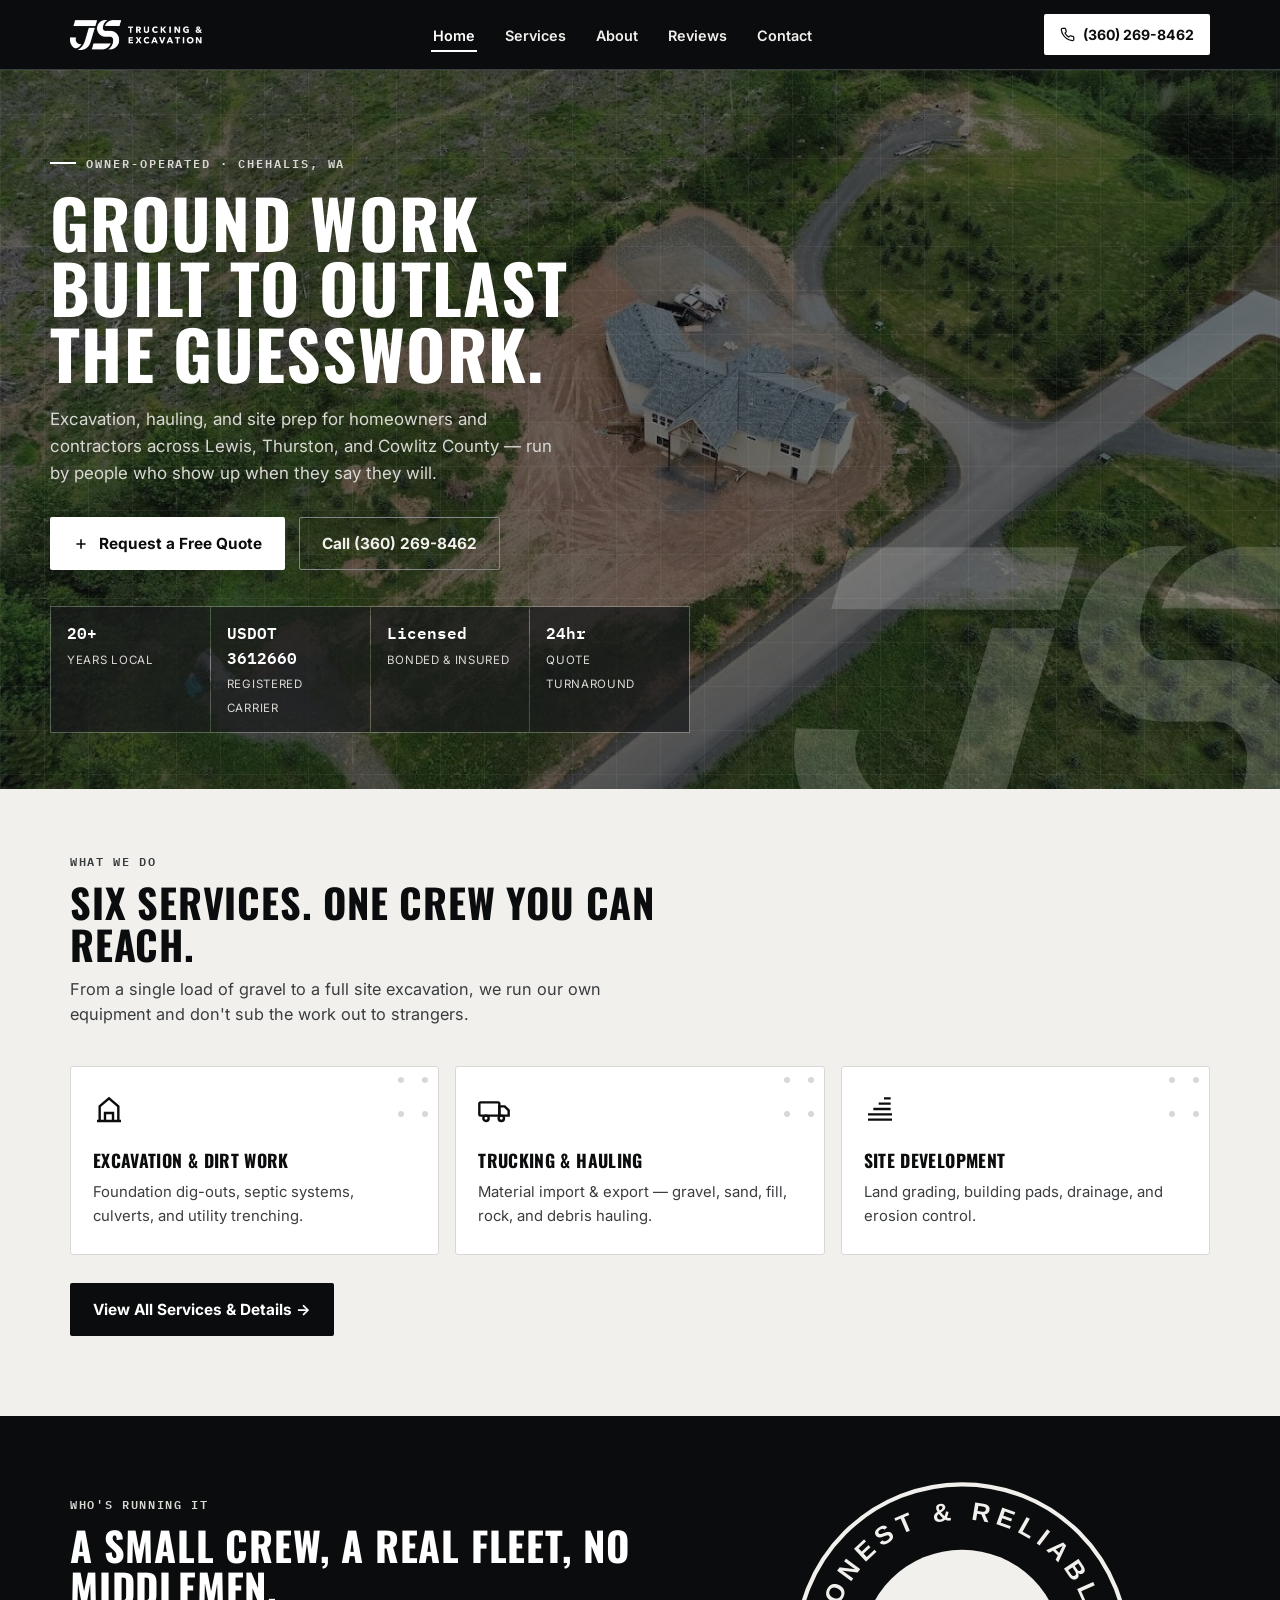
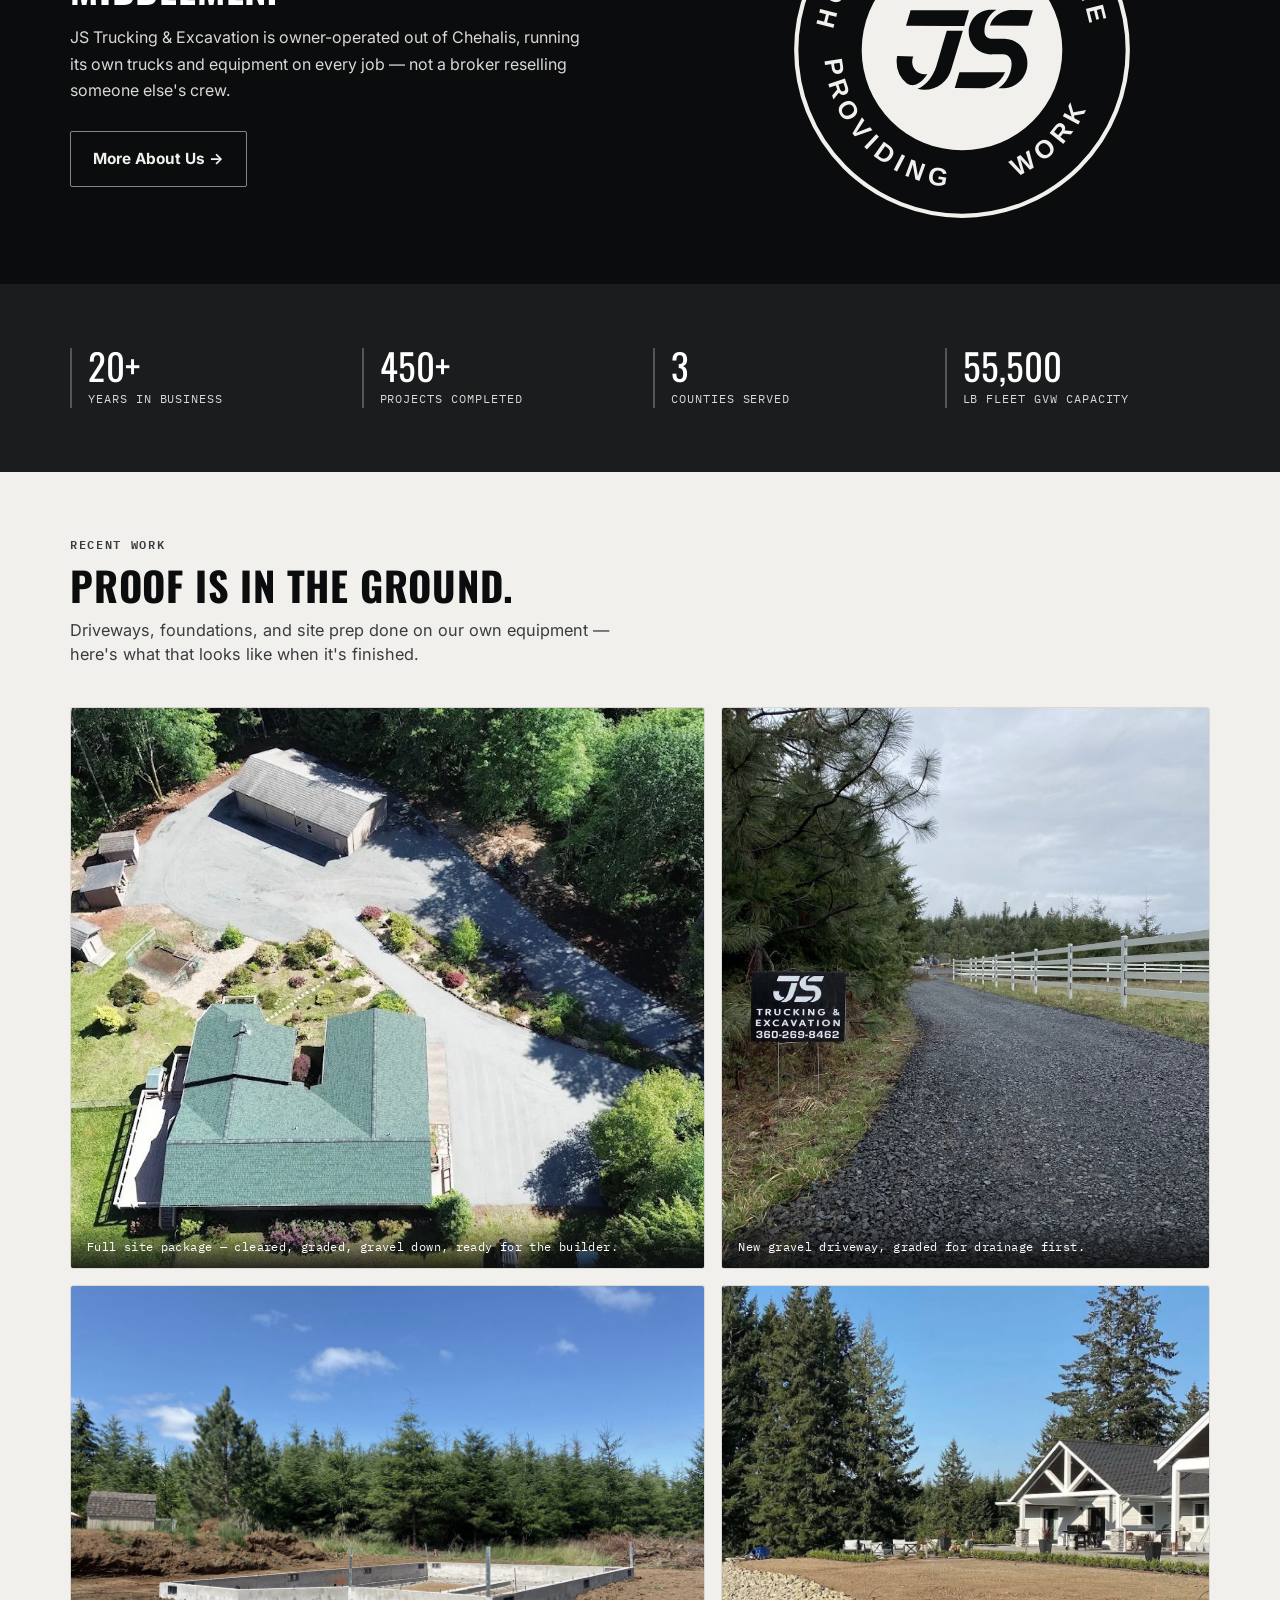
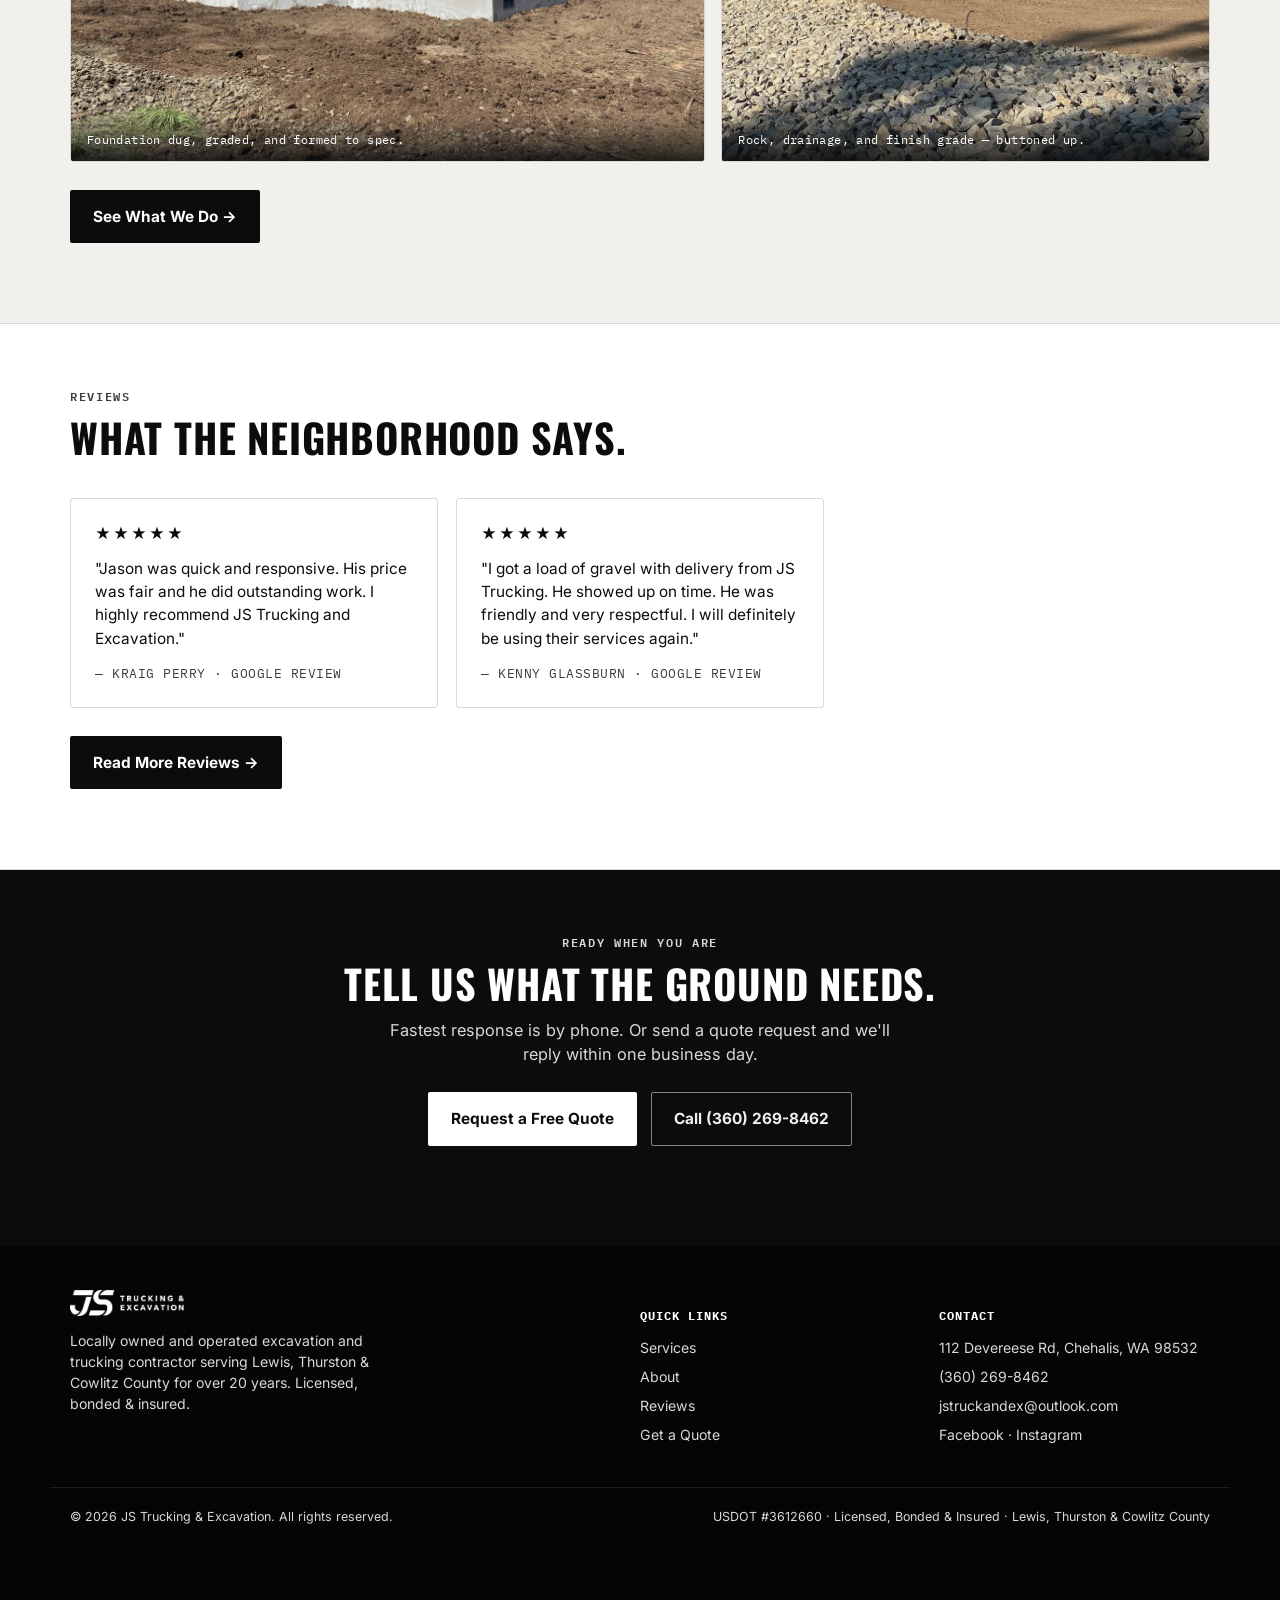
==== index.html @ 17329df7 "Restore JS logo mark and subtle grid overlay on photo hero Co-Authored-By: Claude Fable 5 <noreply@a" ====
<!DOCTYPE html>
<html lang="en">
<head>
<meta charset="UTF-8">
<meta name="viewport" content="width=device-width, initial-scale=1.0">
<title>JS Trucking & Excavation | Chehalis, WA</title>
<meta name="description" content="Excavation, site development, road building, and hauling contractor serving Lewis, Thurston & Cowlitz County. Owner-operated in Chehalis, WA — 20+ years local.">
<meta name="theme-color" content="#0B0C0D">
<link rel="canonical" href="https://www.jstruckex.com/">
<meta property="og:type" content="website">
<meta property="og:title" content="JS Trucking & Excavation | Chehalis, WA">
<meta property="og:description" content="Excavation, site development, road building, and hauling contractor serving Lewis, Thurston & Cowlitz County. Owner-operated in Chehalis, WA — 20+ years local.">
<meta property="og:url" content="https://www.jstruckex.com/">
<meta property="og:image" content="https://www.jstruckex.com/assets/og-image.jpg">
<link rel="icon" type="image/png" href="assets/favicon.png">
<link rel="apple-touch-icon" href="assets/apple-touch-icon.png">
<link rel="stylesheet" href="styles.css">
<script type="application/ld+json">
{
  "@context": "https://schema.org",
  "@type": "LocalBusiness",
  "name": "JS Trucking & Excavation",
  "url": "https://www.jstruckex.com/",
  "logo": "https://www.jstruckex.com/assets/logo.png",
  "image": "https://www.jstruckex.com/assets/og-image.jpg",
  "telephone": "+13602698462",
  "email": "jstruckandex@outlook.com",
  "address": {
    "@type": "PostalAddress",
    "streetAddress": "112 Devereese Rd",
    "addressLocality": "Chehalis",
    "addressRegion": "WA",
    "postalCode": "98532",
    "addressCountry": "US"
  },
  "areaServed": ["Chehalis WA", "Centralia WA", "Napavine WA", "Winlock WA", "Toledo WA", "Vader WA", "Olympia WA", "Tenino WA", "Longview WA", "Kelso WA"],
  "identifier": {"@type": "PropertyValue", "name": "USDOT", "value": "3612660"}
}
</script>

<link rel="preconnect" href="https://fonts.googleapis.com">
<link rel="preconnect" href="https://fonts.gstatic.com" crossorigin>
<link href="https://fonts.googleapis.com/css2?family=Oswald:wght@500;600;700&family=Inter:wght@400;500;600;700&family=IBM+Plex+Mono:wght@500;600&display=swap" rel="stylesheet">
</head>
<body>
<a class="skip-link" href="#main">Skip to main content</a>

<header class="site">
  <div class="header-row">
    <a class="logo" href="index.html" aria-label="JS Trucking and Excavation home">
      <img src="assets/logo.png" alt="JS Trucking &amp; Excavation" width="527" height="120">
    </a>

    <nav class="primary" aria-label="Primary">
      <ul>
        <li><a href="index.html" class="active">Home</a></li>
        <li><a href="services.html">Services</a></li>
        <li><a href="about.html">About</a></li>
        <li><a href="reviews.html">Reviews</a></li>
        <li><a href="contact.html">Contact</a></li>
      </ul>
    </nav>

    <div style="display:flex; gap:10px; align-items:center;">
      <a class="call-btn" href="tel:13602698462">
        <svg viewBox="0 0 24 24" fill="none" stroke="currentColor" stroke-width="2" aria-hidden="true"><path d="M22 16.92v3a2 2 0 0 1-2.18 2 19.79 19.79 0 0 1-8.63-3.07 19.5 19.5 0 0 1-6-6 19.79 19.79 0 0 1-3.07-8.67A2 2 0 0 1 4.11 2h3a2 2 0 0 1 2 1.72c.127.96.362 1.903.7 2.81a2 2 0 0 1-.45 2.11L8.09 9.91a16 16 0 0 0 6 6l1.27-1.27a2 2 0 0 1 2.11-.45c.907.338 1.85.573 2.81.7A2 2 0 0 1 22 16.92z"/></svg>
        <span>(360) 269-8462</span>
      </a>
      <button class="menu-toggle" aria-expanded="false" aria-controls="mobile-menu" id="menuBtn">
        <svg width="20" height="20" viewBox="0 0 24 24" fill="none" stroke="currentColor" stroke-width="2" aria-hidden="true"><path d="M3 6h18M3 12h18M3 18h18"/></svg>
      </button>
    </div>
  </div>

  <div id="mobile-menu">
    <ul>
      <li><a href="index.html" class="active">Home</a></li>
        <li><a href="services.html">Services</a></li>
        <li><a href="about.html">About</a></li>
        <li><a href="reviews.html">Reviews</a></li>
        <li><a href="contact.html">Contact</a></li>
    </ul>
  </div>
</header>

<main id="main">

  <div class="hero" id="top">
    <img class="hero-bg" src="assets/aerial-house-pad.jpg" alt="" aria-hidden="true" width="1360" height="765" fetchpriority="high">
    <div class="hero-grid-lines" aria-hidden="true"></div>
    <img class="hero-mark" src="assets/js-mark.png" alt="" aria-hidden="true" width="900" height="528">
    <div class="wrap hero-inner">
      <p class="eyebrow">Owner-Operated &middot; Chehalis, WA</p>
      <h1 class="hero-title">Ground work built to outlast the guesswork.</h1>
      <p class="hero-sub">Excavation, hauling, and site prep for homeowners and contractors across Lewis, Thurston, and Cowlitz County &mdash; run by people who show up when they say they will.</p>
      <div class="hero-ctas">
        <a class="btn btn-primary" href="contact.html">
          <svg width="16" height="16" viewBox="0 0 24 24" fill="none" stroke="currentColor" stroke-width="2.4" aria-hidden="true"><path d="M12 5v14M5 12h14"/></svg>
          Request a Free Quote
        </a>
        <a class="btn btn-outline" href="tel:13602698462">Call (360) 269-8462</a>
      </div>
      <div class="trust-bar">
        <div class="trust-item"><span class="num">20+</span><span class="label">Years Local</span></div>
        <div class="trust-item"><span class="num">USDOT 3612660</span><span class="label">Registered Carrier</span></div>
        <div class="trust-item"><span class="num">Licensed</span><span class="label">Bonded &amp; Insured</span></div>
        <div class="trust-item"><span class="num">24hr</span><span class="label">Quote Turnaround</span></div>
      </div>
    </div>
  </div>

  <section id="services">
    <div class="wrap">
      <div class="section-head">
        <span class="section-eyebrow">What We Do</span>
        <h2 class="section-title">Six services. One crew you can reach.</h2>
        <p class="section-desc">From a single load of gravel to a full site excavation, we run our own equipment and don't sub the work out to strangers.</p>
      </div>
      <div class="services-grid">
        <div class="plate">
          <svg class="icon" viewBox="0 0 24 24" fill="none" stroke="currentColor" stroke-width="1.8"><path d="M3 21h18M5 21V10l7-6 7 6v11M9 21v-6h6v6"/></svg>
          <h3>Excavation &amp; Dirt Work</h3>
          <p>Foundation dig-outs, septic systems, culverts, and utility trenching.</p>
        </div>
        <div class="plate">
          <svg class="icon" viewBox="0 0 24 24" fill="none" stroke="currentColor" stroke-width="1.8"><rect x="1" y="7" width="15" height="10" rx="1"/><path d="M16 10h4l3 3v4h-7z"/><circle cx="6" cy="19" r="2"/><circle cx="17.5" cy="19" r="2"/></svg>
          <h3>Trucking &amp; Hauling</h3>
          <p>Material import &amp; export &mdash; gravel, sand, fill, rock, and debris hauling.</p>
        </div>
        <div class="plate">
          <svg class="icon" viewBox="0 0 24 24" fill="none" stroke="currentColor" stroke-width="1.8"><path d="M3 20h18M3 16h18M7 12h13M11 8h9M15 4h5"/></svg>
          <h3>Site Development</h3>
          <p>Land grading, building pads, drainage, and erosion control.</p>
        </div>
      </div>
      <p class="section-foot-link"><a class="btn btn-dark" href="services.html">View All Services &amp; Details &rarr;</a></p>
    </div>
  </section>

  <section class="about-band" id="about">
    <div class="wrap about-grid">
      <div>
        <span class="section-eyebrow">Who's Running It</span>
        <h2 class="section-title">A small crew, a real fleet, no middlemen.</h2>
        <p>JS Trucking &amp; Excavation is owner-operated out of Chehalis, running its own trucks and equipment on every job &mdash; not a broker reselling someone else's crew.</p>
        <p class="section-foot-link"><a class="btn btn-outline" href="about.html">More About Us &rarr;</a></p>
      </div>
      <div class="about-illustration">
        <img src="assets/honest-badge.svg" alt="JS Trucking &amp; Excavation seal: Providing Honest and Reliable Work" width="340" height="340" loading="lazy">
      </div>
    </div>
  </section>

  <section class="stats-band">
    <div class="wrap">
      <div class="stats-grid">
        <div class="stat"><span class="num">20+</span><span class="label">Years in Business</span></div>
        <div class="stat"><span class="num">450+</span><span class="label">Projects Completed</span></div>
        <div class="stat"><span class="num">3</span><span class="label">Counties Served</span></div>
        <div class="stat"><span class="num">55,500</span><span class="label">LB Fleet GVW Capacity</span></div>
      </div>
    </div>
  </section>

  <section id="recent-work">
    <div class="wrap">
      <div class="section-head">
        <span class="section-eyebrow">Recent Work</span>
        <h2 class="section-title">Proof is in the ground.</h2>
        <p class="section-desc">Driveways, foundations, and site prep done on our own equipment &mdash; here's what that looks like when it's finished.</p>
      </div>
      <div class="gallery-grid">
        <div class="gallery-item">
          <img src="assets/aerial-finished-site.jpg" alt="Aerial view of a new home with fresh gravel driveway and graded site" width="1360" height="765" loading="lazy">
          <div class="gallery-cap">Full site package &mdash; cleared, graded, gravel down, ready for the builder.</div>
        </div>
        <div class="gallery-item">
          <img src="assets/photo-driveway-sign.jpg" alt="Finished gravel driveway along a white fence with a JS Trucking &amp; Excavation sign" width="960" height="1280" loading="lazy">
          <div class="gallery-cap">New gravel driveway, graded for drainage first.</div>
        </div>
        <div class="gallery-item">
          <img src="assets/photo-foundation.jpg" alt="Excavated and formed house foundation ready for concrete" width="1280" height="960" loading="lazy">
          <div class="gallery-cap">Foundation dug, graded, and formed to spec.</div>
        </div>
        <div class="gallery-item">
          <img src="assets/work-finished-yard.jpg" alt="Finished yard with rock retaining slope and fresh graded pad beside a new home" width="1352" height="1020" loading="lazy">
          <div class="gallery-cap">Rock, drainage, and finish grade &mdash; buttoned up.</div>
        </div>
      </div>
      <p class="section-foot-link"><a class="btn btn-dark" href="services.html">See What We Do &rarr;</a></p>
    </div>
  </section>

  <section style="background:var(--white); border-top:1px solid var(--gray-light); border-bottom:1px solid var(--gray-light);">
    <div class="wrap">
      <div class="section-head">
        <span class="section-eyebrow">Reviews</span>
        <h2 class="section-title">What the neighborhood says.</h2>
      </div>
      <div class="testi-grid">
        <div class="testi">
          <div class="stars" aria-label="5 out of 5 stars">&#9733;&#9733;&#9733;&#9733;&#9733;</div>
          <p>"Jason was quick and responsive. His price was fair and he did outstanding work. I highly recommend JS Trucking and Excavation."</p>
          <div class="who">&mdash; Kraig Perry &middot; Google Review</div>
        </div>
        <div class="testi">
          <div class="stars" aria-label="5 out of 5 stars">&#9733;&#9733;&#9733;&#9733;&#9733;</div>
          <p>"I got a load of gravel with delivery from JS Trucking. He showed up on time. He was friendly and very respectful. I will definitely be using their services again."</p>
          <div class="who">&mdash; Kenny Glassburn &middot; Google Review</div>
        </div>
      </div>
      <p class="section-foot-link"><a class="btn btn-dark" href="reviews.html">Read More Reviews &rarr;</a></p>
    </div>
  </section>

  <section class="contact-band" id="contact">
    <div class="wrap" style="text-align:center;">
      <span class="section-eyebrow" style="color:var(--gray-light);">Ready When You Are</span>
      <h2 class="section-title" style="color:var(--white);">Tell us what the ground needs.</h2>
      <p class="section-desc" style="color:var(--gray-light); margin:14px auto 26px;">Fastest response is by phone. Or send a quote request and we'll reply within one business day.</p>
      <div class="hero-ctas" style="justify-content:center;">
        <a class="btn btn-primary" href="contact.html">Request a Free Quote</a>
        <a class="btn btn-outline" href="tel:13602698462">Call (360) 269-8462</a>
      </div>
    </div>
  </section>

</main>
<footer>
  <div class="wrap footer-grid">
    <div>
      <div class="foot-logo"><img src="assets/logo.png" alt="JS Trucking &amp; Excavation" width="527" height="120"></div>
      <p style="max-width:38ch; color:var(--gray-light);">Locally owned and operated excavation and trucking contractor serving Lewis, Thurston &amp; Cowlitz County for over 20 years. Licensed, bonded &amp; insured.</p>
    </div>
    <div>
      <h4>Quick Links</h4>
      <ul>
        <li><a href="services.html">Services</a></li>
        <li><a href="about.html">About</a></li>
        <li><a href="reviews.html">Reviews</a></li>
        <li><a href="contact.html">Get a Quote</a></li>
      </ul>
    </div>
    <div>
      <h4>Contact</h4>
      <ul>
        <li>112 Devereese Rd, Chehalis, WA 98532</li>
        <li><a href="tel:13602698462">(360) 269-8462</a></li>
        <li><a href="mailto:jstruckandex@outlook.com">jstruckandex@outlook.com</a></li>
        <li><a href="https://www.facebook.com/JSTruckingandexcavation" rel="noopener">Facebook</a> &middot; <a href="https://www.instagram.com/jstruckandex" rel="noopener">Instagram</a></li>
      </ul>
    </div>
  </div>
  <div class="footer-bottom">
    <span>&copy; <span id="year"></span> JS Trucking &amp; Excavation. All rights reserved.</span>
    <span>USDOT #3612660 &middot; Licensed, Bonded &amp; Insured &middot; Lewis, Thurston &amp; Cowlitz County</span>
  </div>
</footer>

<div class="mobile-call-bar">
  <a href="tel:13602698462">
    <svg viewBox="0 0 24 24" fill="none" stroke="currentColor" stroke-width="2" aria-hidden="true"><path d="M22 16.92v3a2 2 0 0 1-2.18 2 19.79 19.79 0 0 1-8.63-3.07 19.5 19.5 0 0 1-6-6 19.79 19.79 0 0 1-3.07-8.67A2 2 0 0 1 4.11 2h3a2 2 0 0 1 2 1.72c.127.96.362 1.903.7 2.81a2 2 0 0 1-.45 2.11L8.09 9.91a16 16 0 0 0 6 6l1.27-1.27a2 2 0 0 1 2.11-.45c.907.338 1.85.573 2.81.7A2 2 0 0 1 22 16.92z"/></svg>
    Call Now
  </a>
  <a href="contact.html" class="quote">Get a Quote</a>
</div>

<script src="script.js"></script>

</body>
</html>
---- styles.css ----
:root{
  --black:#0B0C0D;
  --charcoal:#1B1C1E;
  --steel:#3A3D40;
  --gray:#84878A;
  --gray-light:#D9D8D4;
  --paper:#F1F0EC;
  --white:#FFFFFF;

  --display: 'Oswald', 'Arial Narrow', sans-serif;
  --body: 'Inter', system-ui, sans-serif;
  --mono: 'IBM Plex Mono', ui-monospace, monospace;

  --max: 1180px;
}

*{box-sizing:border-box;}
html{scroll-behavior:smooth;}
@media (prefers-reduced-motion: reduce){
  html{scroll-behavior:auto;}
  *{animation-duration:0.001ms !important; animation-iteration-count:1 !important; transition-duration:0.001ms !important;}
}

body{
  margin:0;
  font-family:var(--body);
  color:var(--black);
  background:var(--paper);
  line-height:1.5;
}

h1,h2,h3{
  font-family:var(--display);
  text-transform:uppercase;
  letter-spacing:0.02em;
  margin:0;
  color:var(--black);
}

a{color:inherit;}
img{max-width:100%; height:auto; display:block;}
a,button,input,select,textarea{touch-action:manipulation;}
.wrap{max-width:var(--max); margin:0 auto; padding:0 20px;}

.skip-link{
  position:absolute; left:-999px; top:0; background:var(--black); color:white;
  padding:12px 18px; z-index:200; font-weight:600;
}
.skip-link:focus{left:12px; top:12px;}

/* Double ring so focus stays visible on both light and dark bands */
a:focus-visible, button:focus-visible, input:focus-visible, select:focus-visible, textarea:focus-visible{
  outline:3px solid var(--black); outline-offset:2px;
  box-shadow:0 0 0 2px var(--white);
}

/* ---------- Header ---------- */
header.site{
  position:sticky; top:0; z-index:100;
  background:var(--black);
  border-bottom:1px solid var(--steel);
}
.header-row{
  display:flex; align-items:center; justify-content:space-between;
  padding:14px 20px; max-width:var(--max); margin:0 auto; gap:16px;
}
.logo{display:flex; align-items:center; text-decoration:none;}
.logo img{height:30px; width:auto;}

nav.primary{display:none;}
nav.primary ul{list-style:none; display:flex; gap:26px; margin:0; padding:0;}
nav.primary a{
  color:var(--paper); text-decoration:none; font-weight:600; font-size:0.9rem;
  padding:6px 2px; border-bottom:2px solid transparent;
}
nav.primary a:hover{border-bottom-color:var(--white);}
nav.primary a.active{border-bottom-color:var(--white); color:var(--white);}

.call-btn{
  display:flex; align-items:center; gap:8px;
  background:var(--white); color:var(--black); text-decoration:none;
  font-weight:700; padding:10px 16px; border-radius:2px; font-size:0.88rem;
  white-space:nowrap;
}
.call-btn svg{width:15px; height:15px;}

.menu-toggle{
  display:inline-flex; background:none; border:1px solid var(--gray); color:var(--paper);
  padding:8px 10px; border-radius:2px; cursor:pointer;
}
@media (min-width:900px){
  nav.primary{display:block;}
  .menu-toggle{display:none;}
}

#mobile-menu{background:var(--charcoal); display:none; padding:14px 20px 20px;}
#mobile-menu.open{display:block;}
#mobile-menu ul{list-style:none; margin:0; padding:0; display:flex; flex-direction:column; gap:2px;}
#mobile-menu a{
  display:block; color:var(--paper); text-decoration:none; padding:12px 4px;
  border-bottom:1px solid rgba(255,255,255,0.1); font-weight:600;
}
#mobile-menu a.active{color:var(--white); font-weight:700;}

/* ---------- Page header banner (subpages) ---------- */
.page-banner{background:var(--black); color:var(--paper); padding:64px 0 52px; position:relative; overflow:hidden;}
.page-banner .banner-bg{position:absolute; inset:0; width:100%; height:100%; object-fit:cover; opacity:0.34; filter:saturate(0.85);}
.page-banner .wrap{position:relative; z-index:1;}
.page-banner .section-eyebrow{color:var(--gray-light);}
.page-banner h1{color:var(--white); font-size:clamp(2rem, 5vw, 3.2rem); line-height:1.02;}
.page-banner p{color:var(--gray-light); max-width:56ch; margin-top:14px; font-size:1.02rem;}

/* ---------- Hero (home only) ---------- */
.hero{position:relative; overflow:hidden; background:var(--black); color:var(--paper);}
.hero-bg{position:absolute; inset:0; width:100%; height:100%; object-fit:cover; opacity:0.42; filter:saturate(0.85); pointer-events:none;}
.hero-truck{position:absolute; right:-5%; bottom:-12%; width:48%; max-width:620px; opacity:0.1; pointer-events:none;}
.hero-mark{position:absolute; right:-4%; bottom:-10%; width:42%; max-width:560px; opacity:0.16; pointer-events:none;}
@media (max-width:800px){ .hero-mark{width:64%; opacity:0.12; right:-8%;} }
.hero-grid-lines{
  position:absolute; inset:0; opacity:0.55;
  background-image:linear-gradient(rgba(255,255,255,0.09) 1px, transparent 1px), linear-gradient(90deg, rgba(255,255,255,0.09) 1px, transparent 1px);
  background-size:44px 44px;
}
.hero-inner{position:relative; z-index:1; padding:72px 0 56px; width:100%;}
@media (max-width:800px){ .hero-truck{width:70%; opacity:0.07; right:-10%;} }
.eyebrow{
  font-family:var(--mono); font-size:0.76rem; letter-spacing:0.16em;
  color:var(--gray-light); text-transform:uppercase; font-weight:600;
  display:flex; align-items:center; gap:10px; margin-bottom:16px;
}
.eyebrow::before{content:""; width:26px; height:2px; background:var(--white); display:inline-block;}
h1.hero-title{font-size:clamp(2.3rem, 6.6vw, 4.2rem); line-height:0.98; color:var(--white); max-width:15ch;}
.hero-sub{font-size:1.06rem; color:var(--gray-light); max-width:46ch; margin:20px 0 30px; line-height:1.6;}
.hero-ctas{display:flex; flex-wrap:wrap; gap:14px; margin-bottom:36px;}
.btn{
  display:inline-flex; align-items:center; gap:10px;
  font-weight:700; text-decoration:none; padding:14px 22px; border-radius:2px; font-size:0.96rem;
  border:1px solid transparent; cursor:pointer;
  transition:background 0.2s ease, border-color 0.2s ease, color 0.2s ease;
}
.btn-primary{background:var(--white); color:var(--black);}
.btn-primary:hover{background:var(--gray-light);}
.btn-outline{border-color:var(--gray); color:var(--paper);}
.btn-outline:hover{border-color:var(--white); background:rgba(255,255,255,0.06);}
.btn-dark{background:var(--black); color:var(--white);}
.btn-dark:hover{background:var(--charcoal);}

.trust-bar{
  display:grid; grid-template-columns:repeat(2,1fr); gap:1px;
  background:rgba(255,255,255,0.14); border:1px solid rgba(255,255,255,0.14);
  max-width:640px;
}
.trust-item{background:rgba(11,12,13,0.7); padding:14px 16px;}
.trust-item .num{font-family:var(--mono); color:var(--white); font-weight:600; font-size:1.02rem; display:block;}
.trust-item .label{font-size:0.72rem; color:var(--gray-light); text-transform:uppercase; letter-spacing:0.06em;}
@media (min-width:640px){ .trust-bar{grid-template-columns:repeat(4,1fr);} }

/* ---------- Section shell ---------- */
section{padding:64px 0;}
.section-head{max-width:640px; margin-bottom:40px;}
.section-eyebrow{
  font-family:var(--mono); font-size:0.74rem; letter-spacing:0.14em; color:var(--steel);
  text-transform:uppercase; font-weight:600; margin-bottom:10px; display:block;
}
h2.section-title{font-size:clamp(1.7rem, 4vw, 2.5rem); line-height:1.05;}
.section-desc{color:var(--steel); margin-top:12px; font-size:1.02rem; max-width:54ch;}
.section-foot-link{margin-top:28px;}

/* ---------- Services ---------- */
.services-grid{display:grid; grid-template-columns:1fr; gap:16px;}
@media (min-width:640px){ .services-grid{grid-template-columns:1fr 1fr;} }
@media (min-width:980px){ .services-grid{grid-template-columns:repeat(3,1fr);} }

.plate{background:var(--white); border:1px solid var(--gray-light); border-radius:3px; padding:26px 22px; position:relative;}
.plate::before{
  content:""; position:absolute; top:10px; right:10px; width:6px; height:6px;
  border-radius:50%; background:var(--gray-light);
  box-shadow:-24px 0 0 var(--gray-light), 0 34px 0 var(--gray-light), -24px 34px 0 var(--gray-light);
}
.plate .icon{width:32px; height:32px; color:var(--black); margin-bottom:16px;}
.plate h3{font-size:1.1rem; margin-bottom:8px;}
.plate p{color:var(--steel); font-size:0.93rem; margin:0; line-height:1.55;}
.plate .plate-extra{margin-top:14px; padding-top:14px; border-top:1px dashed var(--gray-light); font-size:0.86rem; color:var(--steel);}

/* ---------- About / fleet dark band ---------- */
.about-band{background:var(--black); color:var(--paper);}
.about-grid{display:grid; grid-template-columns:1fr; gap:36px; align-items:center;}
@media (min-width:900px){ .about-grid{grid-template-columns:1.1fr 0.9fr;} }
.about-band .section-eyebrow{color:var(--gray-light);}
.about-band h2{color:var(--white);}
.about-band p{color:var(--gray-light); font-size:1rem; line-height:1.65; max-width:52ch;}
.about-illustration{display:flex; justify-content:center;}
.about-illustration img{max-width:100%; width:340px;}
.badge-row{display:flex; align-items:center; gap:18px; margin-top:28px; flex-wrap:wrap;}
.badge-row img{height:64px; width:auto;}
.badge-row .owner-line{font-family:var(--mono); font-size:0.82rem; color:var(--gray-light); line-height:1.5;}
.badge-row .owner-line strong{color:var(--white); display:block; font-size:0.95rem; font-family:var(--body); font-weight:700;}

/* ---------- Process ---------- */
.process-list{list-style:none; margin:0; padding:0; display:grid; grid-template-columns:1fr; gap:0; counter-reset:step;}
@media (min-width:800px){ .process-list{grid-template-columns:repeat(4,1fr);} }
.process-item{counter-increment:step; padding:22px 20px 22px 0; border-top:2px solid var(--black);}
.process-item::before{
  content:counter(step, decimal-leading-zero);
  font-family:var(--mono); font-weight:600; color:var(--steel);
  font-size:0.85rem; display:block; margin:14px 0 10px;
}
.process-item h3{font-size:1.02rem; margin-bottom:6px;}
.process-item p{color:var(--steel); font-size:0.9rem; margin:0;}

/* ---------- Stats ---------- */
.stats-band{background:var(--charcoal); color:var(--paper);}
.stats-grid{display:grid; grid-template-columns:repeat(2,1fr); gap:26px;}
@media (min-width:700px){ .stats-grid{grid-template-columns:repeat(4,1fr);} }
.stat{border-left:2px solid rgba(255,255,255,0.25); padding-left:16px;}
.stat .num{font-family:var(--display); font-size:2.3rem; display:block; color:var(--white); line-height:1;}
.stat .label{font-family:var(--mono); font-size:0.74rem; text-transform:uppercase; letter-spacing:0.08em; color:var(--gray-light); margin-top:6px; display:block;}

/* ---------- Fleet gallery ---------- */
.gallery-grid{display:grid; grid-template-columns:1fr; gap:16px;}
@media (min-width:800px){ .gallery-grid{grid-template-columns:1.3fr 1fr;} }
.gallery-grid.three{grid-template-columns:1fr;}
@media (min-width:640px){ .gallery-grid.three{grid-template-columns:1fr 1fr;} }
@media (min-width:980px){ .gallery-grid.three{grid-template-columns:repeat(3,1fr);} }
.gallery-item{position:relative; border-radius:3px; overflow:hidden; border:1px solid var(--gray-light);}
.gallery-item img{width:100%; height:100%; max-height:560px; object-fit:cover; display:block; filter:grayscale(20%);}
.gallery-cap{
  position:absolute; left:0; right:0; bottom:0;
  background:linear-gradient(0deg, rgba(11,12,13,0.85), rgba(11,12,13,0));
  color:var(--white); padding:16px 16px 12px; font-family:var(--mono); font-size:0.78rem; letter-spacing:0.03em;
}

/* ---------- Testimonials ---------- */
.testi-grid{display:grid; grid-template-columns:1fr; gap:18px;}
@media (min-width:800px){ .testi-grid{grid-template-columns:repeat(3,1fr);} }
.testi{background:var(--white); border:1px solid var(--gray-light); border-radius:3px; padding:24px;}
.stars{color:var(--black); letter-spacing:2px; font-size:0.95rem; margin-bottom:12px;}
.testi p{font-size:0.96rem; color:var(--black); margin:0 0 14px;}
.testi .who{font-family:var(--mono); font-size:0.8rem; color:var(--steel); text-transform:uppercase; letter-spacing:0.04em;}
.testi-note{grid-column:1/-1; font-size:0.82rem; color:var(--steel); border-top:1px dashed var(--gray-light); padding-top:14px; margin-top:6px;}

/* ---------- Service area ---------- */
.area-list{display:flex; flex-wrap:wrap; gap:10px; margin-top:10px;}
.area-chip{font-family:var(--mono); font-size:0.85rem; padding:8px 14px; background:var(--white); border:1px solid var(--gray-light); border-radius:2px; color:var(--black);}

/* ---------- Contact ---------- */
.contact-band{background:var(--black); color:var(--paper);}
.contact-grid{display:grid; grid-template-columns:1fr; gap:36px;}
@media (min-width:900px){ .contact-grid{grid-template-columns:1fr 1fr; align-items:start;} }
.contact-info h2{color:var(--white);}
.contact-info .section-desc{color:var(--gray-light);}
.contact-detail{margin-top:26px; display:flex; flex-direction:column; gap:16px;}
.contact-detail .row{display:flex; gap:12px; align-items:flex-start;}
.contact-detail svg{width:20px; height:20px; color:var(--white); flex-shrink:0; margin-top:2px;}
.contact-detail .row div{font-size:0.95rem; color:var(--paper);}
.contact-detail .row small{display:block; color:var(--gray-light); font-size:0.78rem; text-transform:uppercase; letter-spacing:0.05em; margin-bottom:2px; font-family:var(--mono);}

form.quote{background:var(--paper); color:var(--black); border-radius:4px; padding:26px;}
form.quote .field{margin-bottom:16px;}
form.quote label{
  display:block; font-family:var(--mono); font-size:0.76rem; text-transform:uppercase;
  letter-spacing:0.06em; margin-bottom:6px; font-weight:600; color:var(--steel);
}
form.quote input, form.quote select, form.quote textarea{
  width:100%; padding:12px 12px; border:1px solid var(--gray-light); border-radius:2px;
  font-family:var(--body); font-size:0.98rem; background:var(--white); color:var(--black);
}
form.quote textarea{resize:vertical; min-height:90px;}
form.quote .btn-primary{width:100%; justify-content:center; margin-top:6px;}
form.quote .btn-primary:disabled{opacity:0.55; cursor:default;}
.form-status{font-size:0.9rem; margin:12px 0 0;}
.form-status.error{color:#9C2B2B; font-weight:600;}
.form-note{font-size:0.78rem; color:var(--steel); margin-top:12px;}

/* ---------- Footer ---------- */
footer{background:#050505; color:var(--gray-light); padding:44px 0 100px; font-size:0.88rem;}
.footer-grid{display:grid; grid-template-columns:1fr; gap:28px;}
@media (min-width:800px){ .footer-grid{grid-template-columns:2fr 1fr 1fr;} }
footer h4{font-family:var(--mono); color:var(--white); text-transform:uppercase; font-size:0.78rem; letter-spacing:0.08em; margin-bottom:12px;}
footer .foot-logo img{height:26px; width:auto; margin-bottom:14px;}
footer ul{list-style:none; margin:0; padding:0;}
footer li{margin-bottom:8px;}
footer a{color:var(--gray-light); text-decoration:none;}
footer a:hover{color:var(--white);}
.footer-bottom{
  max-width:var(--max); margin:34px auto 0; padding:20px 20px 0; border-top:1px solid rgba(255,255,255,0.1);
  font-size:0.78rem; display:flex; flex-wrap:wrap; gap:10px; justify-content:space-between;
}

/* ---------- Sticky mobile call bar ---------- */
.mobile-call-bar{position:fixed; left:0; right:0; bottom:0; z-index:150; background:var(--black); border-top:1px solid var(--steel); display:flex;}
.mobile-call-bar a{
  flex:1; text-align:center; color:white; text-decoration:none; font-weight:700;
  padding:14px 10px; font-size:0.95rem; display:flex; align-items:center; justify-content:center; gap:8px;
}
.mobile-call-bar svg{width:18px; height:18px; flex-shrink:0;}
.mobile-call-bar a.quote{background:var(--white); color:var(--black);}
@media (min-width:900px){ .mobile-call-bar{display:none;} }
@media (max-width:899px){ footer{padding-bottom:110px;} }
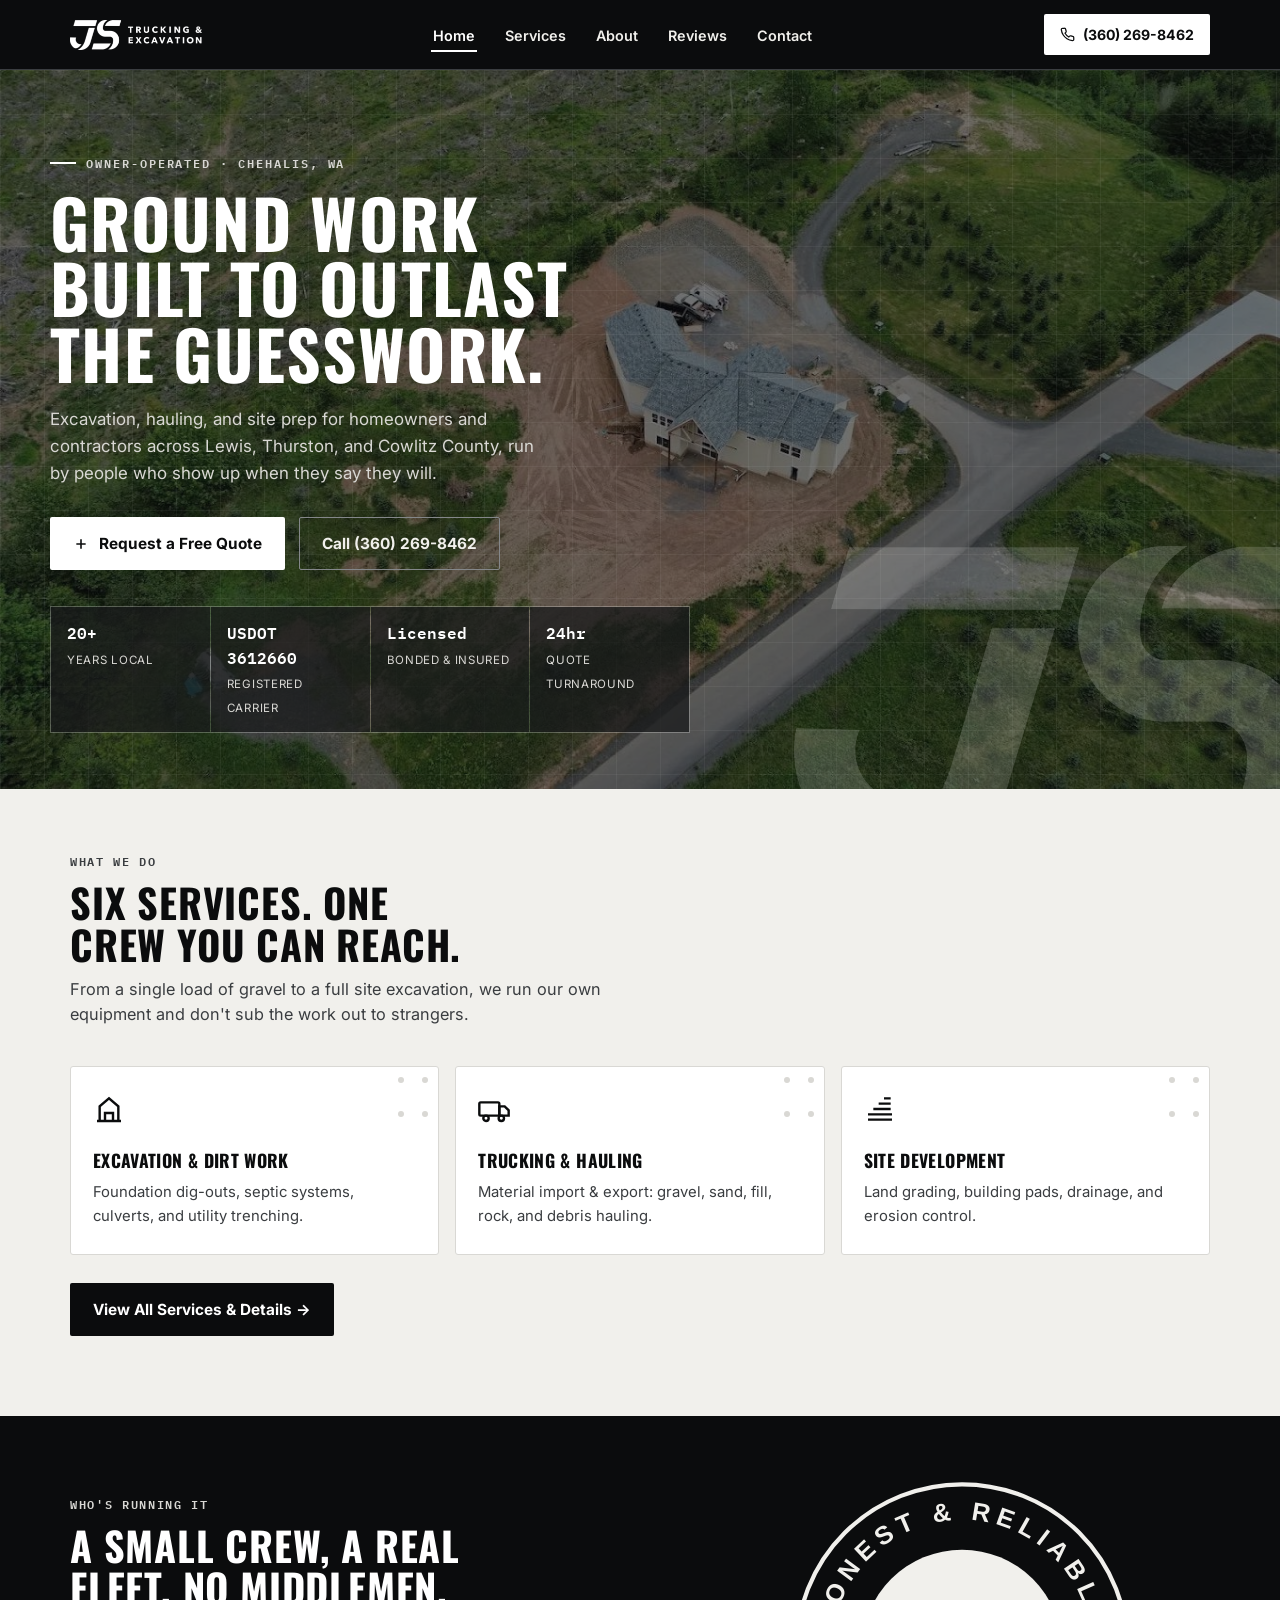
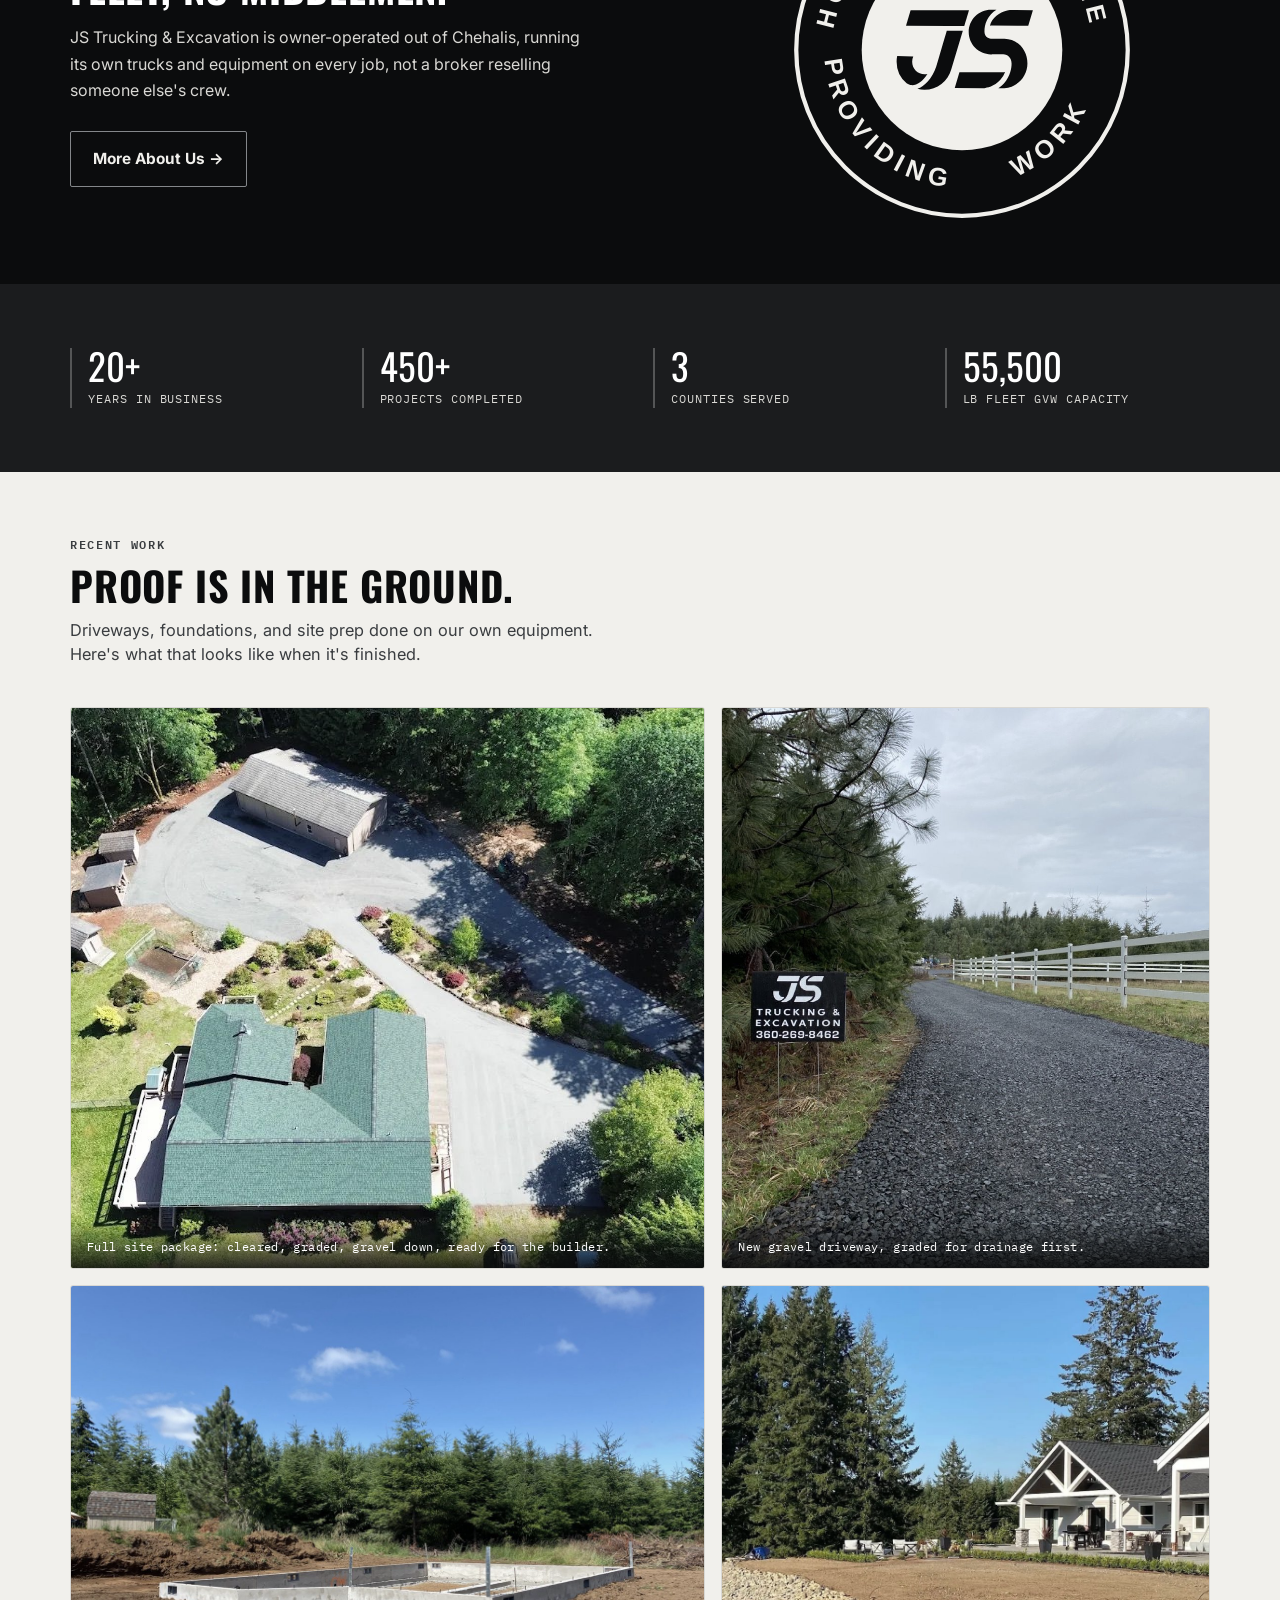
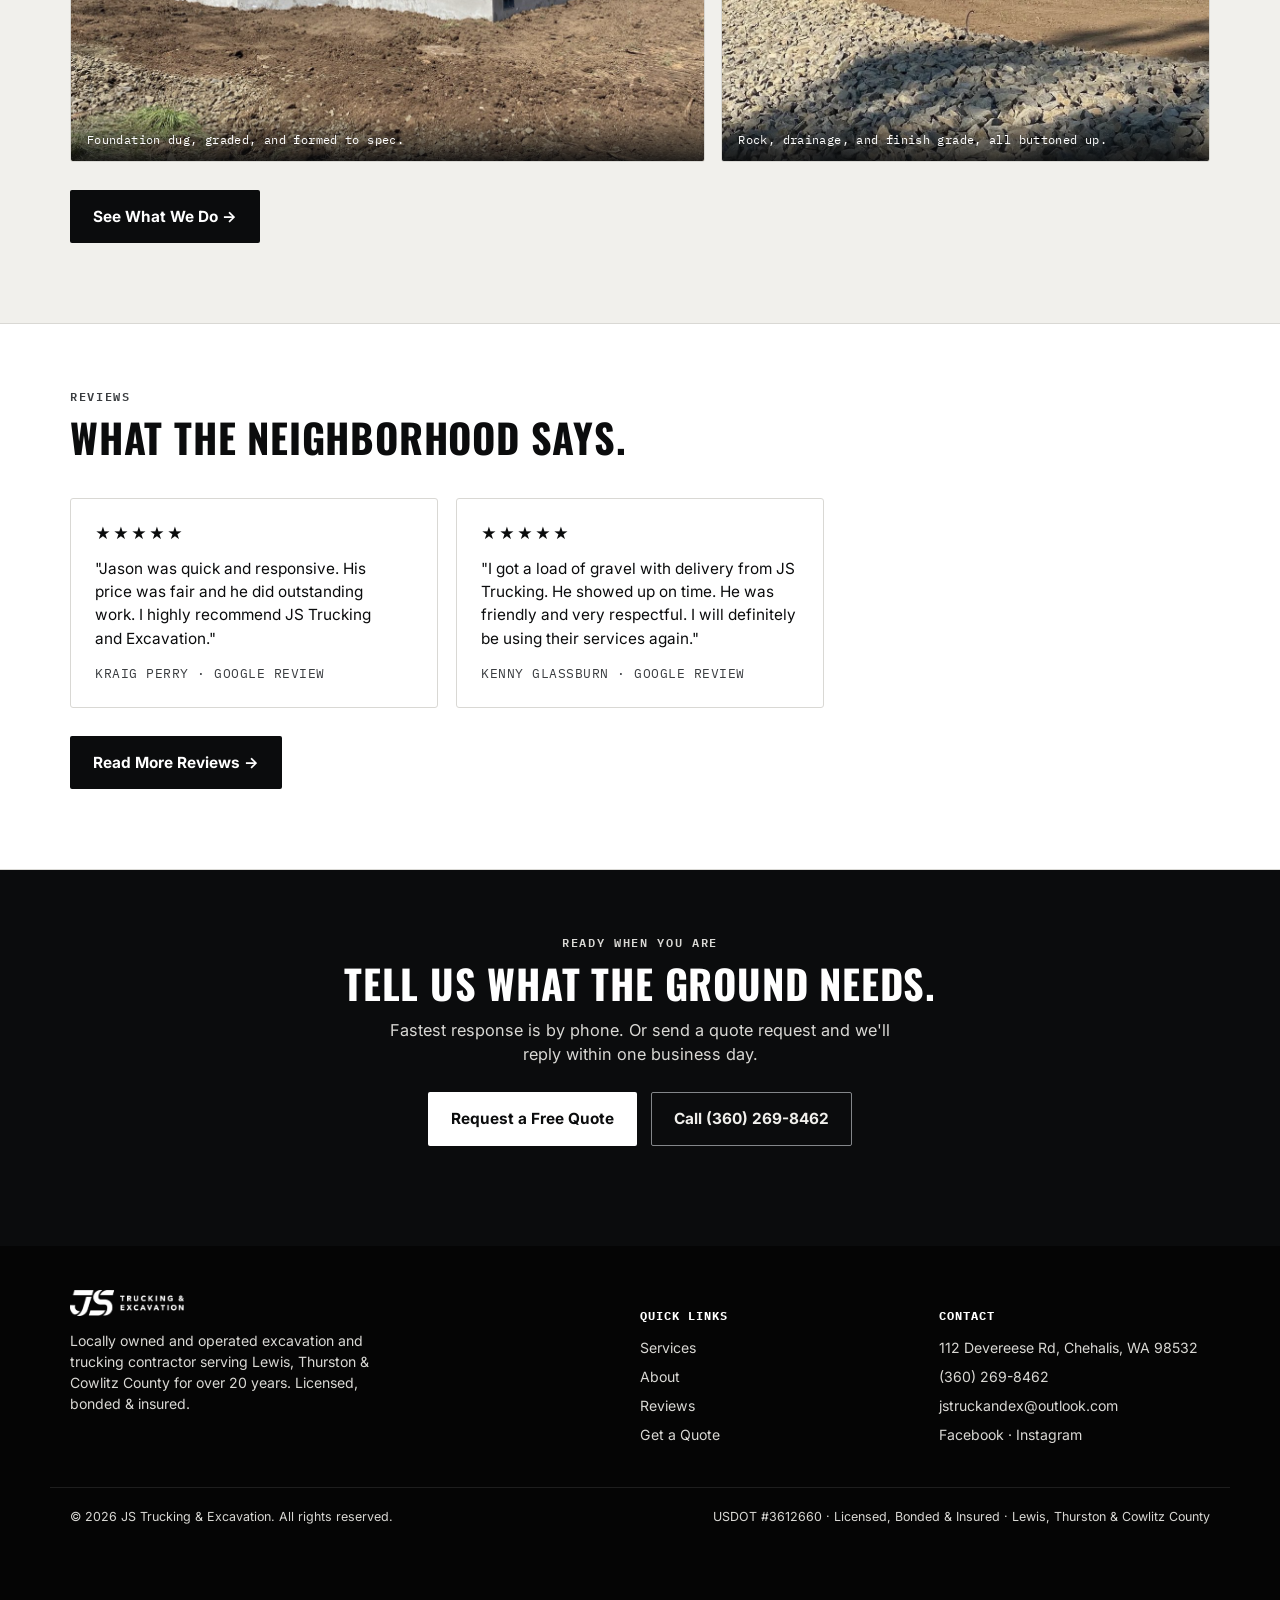
==== commit 43c6909b: "Remove em dashes from copy and prevent typographic widows Em-dash constructions rewritten with perio" ====
--- a/index.html
+++ b/index.html
@@ -4,12 +4,12 @@
 <meta charset="UTF-8">
 <meta name="viewport" content="width=device-width, initial-scale=1.0">
 <title>JS Trucking & Excavation | Chehalis, WA</title>
-<meta name="description" content="Excavation, site development, road building, and hauling contractor serving Lewis, Thurston & Cowlitz County. Owner-operated in Chehalis, WA — 20+ years local.">
+<meta name="description" content="Excavation, site development, road building, and hauling contractor serving Lewis, Thurston & Cowlitz County. Owner-operated in Chehalis, WA, 20+ years local.">
 <meta name="theme-color" content="#0B0C0D">
 <link rel="canonical" href="https://www.jstruckex.com/">
 <meta property="og:type" content="website">
 <meta property="og:title" content="JS Trucking & Excavation | Chehalis, WA">
-<meta property="og:description" content="Excavation, site development, road building, and hauling contractor serving Lewis, Thurston & Cowlitz County. Owner-operated in Chehalis, WA — 20+ years local.">
+<meta property="og:description" content="Excavation, site development, road building, and hauling contractor serving Lewis, Thurston & Cowlitz County. Owner-operated in Chehalis, WA, 20+ years local.">
 <meta property="og:url" content="https://www.jstruckex.com/">
 <meta property="og:image" content="https://www.jstruckex.com/assets/og-image.jpg">
 <link rel="icon" type="image/png" href="assets/favicon.png">
@@ -92,7 +92,7 @@
     <div class="wrap hero-inner">
       <p class="eyebrow">Owner-Operated &middot; Chehalis, WA</p>
       <h1 class="hero-title">Ground work built to outlast the guesswork.</h1>
-      <p class="hero-sub">Excavation, hauling, and site prep for homeowners and contractors across Lewis, Thurston, and Cowlitz County &mdash; run by people who show up when they say they will.</p>
+      <p class="hero-sub">Excavation, hauling, and site prep for homeowners and contractors across Lewis, Thurston, and Cowlitz County, run by people who show up when they say they will.</p>
       <div class="hero-ctas">
         <a class="btn btn-primary" href="contact.html">
           <svg width="16" height="16" viewBox="0 0 24 24" fill="none" stroke="currentColor" stroke-width="2.4" aria-hidden="true"><path d="M12 5v14M5 12h14"/></svg>
@@ -125,7 +125,7 @@
         <div class="plate">
           <svg class="icon" viewBox="0 0 24 24" fill="none" stroke="currentColor" stroke-width="1.8"><rect x="1" y="7" width="15" height="10" rx="1"/><path d="M16 10h4l3 3v4h-7z"/><circle cx="6" cy="19" r="2"/><circle cx="17.5" cy="19" r="2"/></svg>
           <h3>Trucking &amp; Hauling</h3>
-          <p>Material import &amp; export &mdash; gravel, sand, fill, rock, and debris hauling.</p>
+          <p>Material import &amp; export: gravel, sand, fill, rock, and debris hauling.</p>
         </div>
         <div class="plate">
           <svg class="icon" viewBox="0 0 24 24" fill="none" stroke="currentColor" stroke-width="1.8"><path d="M3 20h18M3 16h18M7 12h13M11 8h9M15 4h5"/></svg>
@@ -142,7 +142,7 @@
       <div>
         <span class="section-eyebrow">Who's Running It</span>
         <h2 class="section-title">A small crew, a real fleet, no middlemen.</h2>
-        <p>JS Trucking &amp; Excavation is owner-operated out of Chehalis, running its own trucks and equipment on every job &mdash; not a broker reselling someone else's crew.</p>
+        <p>JS Trucking &amp; Excavation is owner-operated out of Chehalis, running its own trucks and equipment on every job, not a broker reselling someone else's crew.</p>
         <p class="section-foot-link"><a class="btn btn-outline" href="about.html">More About Us &rarr;</a></p>
       </div>
       <div class="about-illustration">
@@ -167,12 +167,12 @@
       <div class="section-head">
         <span class="section-eyebrow">Recent Work</span>
         <h2 class="section-title">Proof is in the ground.</h2>
-        <p class="section-desc">Driveways, foundations, and site prep done on our own equipment &mdash; here's what that looks like when it's finished.</p>
+        <p class="section-desc">Driveways, foundations, and site prep done on our own equipment. Here's what that looks like when it's finished.</p>
       </div>
       <div class="gallery-grid">
         <div class="gallery-item">
           <img src="assets/aerial-finished-site.jpg" alt="Aerial view of a new home with fresh gravel driveway and graded site" width="1360" height="765" loading="lazy">
-          <div class="gallery-cap">Full site package &mdash; cleared, graded, gravel down, ready for the builder.</div>
+          <div class="gallery-cap">Full site package: cleared, graded, gravel down, ready for the builder.</div>
         </div>
         <div class="gallery-item">
           <img src="assets/photo-driveway-sign.jpg" alt="Finished gravel driveway along a white fence with a JS Trucking &amp; Excavation sign" width="960" height="1280" loading="lazy">
@@ -184,7 +184,7 @@
         </div>
         <div class="gallery-item">
           <img src="assets/work-finished-yard.jpg" alt="Finished yard with rock retaining slope and fresh graded pad beside a new home" width="1352" height="1020" loading="lazy">
-          <div class="gallery-cap">Rock, drainage, and finish grade &mdash; buttoned up.</div>
+          <div class="gallery-cap">Rock, drainage, and finish grade, all buttoned up.</div>
         </div>
       </div>
       <p class="section-foot-link"><a class="btn btn-dark" href="services.html">See What We Do &rarr;</a></p>
@@ -201,12 +201,12 @@
         <div class="testi">
           <div class="stars" aria-label="5 out of 5 stars">&#9733;&#9733;&#9733;&#9733;&#9733;</div>
           <p>"Jason was quick and responsive. His price was fair and he did outstanding work. I highly recommend JS Trucking and Excavation."</p>
-          <div class="who">&mdash; Kraig Perry &middot; Google Review</div>
+          <div class="who">Kraig Perry &middot; Google Review</div>
         </div>
         <div class="testi">
           <div class="stars" aria-label="5 out of 5 stars">&#9733;&#9733;&#9733;&#9733;&#9733;</div>
           <p>"I got a load of gravel with delivery from JS Trucking. He showed up on time. He was friendly and very respectful. I will definitely be using their services again."</p>
-          <div class="who">&mdash; Kenny Glassburn &middot; Google Review</div>
+          <div class="who">Kenny Glassburn &middot; Google Review</div>
         </div>
       </div>
       <p class="section-foot-link"><a class="btn btn-dark" href="reviews.html">Read More Reviews &rarr;</a></p>
--- a/styles.css
+++ b/styles.css
@@ -35,7 +35,10 @@
   letter-spacing:0.02em;
   margin:0;
   color:var(--black);
-}
+  text-wrap:balance;
+}
+
+p, .section-desc, .gallery-cap, .plate-extra, .hero-sub, li{text-wrap:pretty;}
 
 a{color:inherit;}
 img{max-width:100%; height:auto; display:block;}
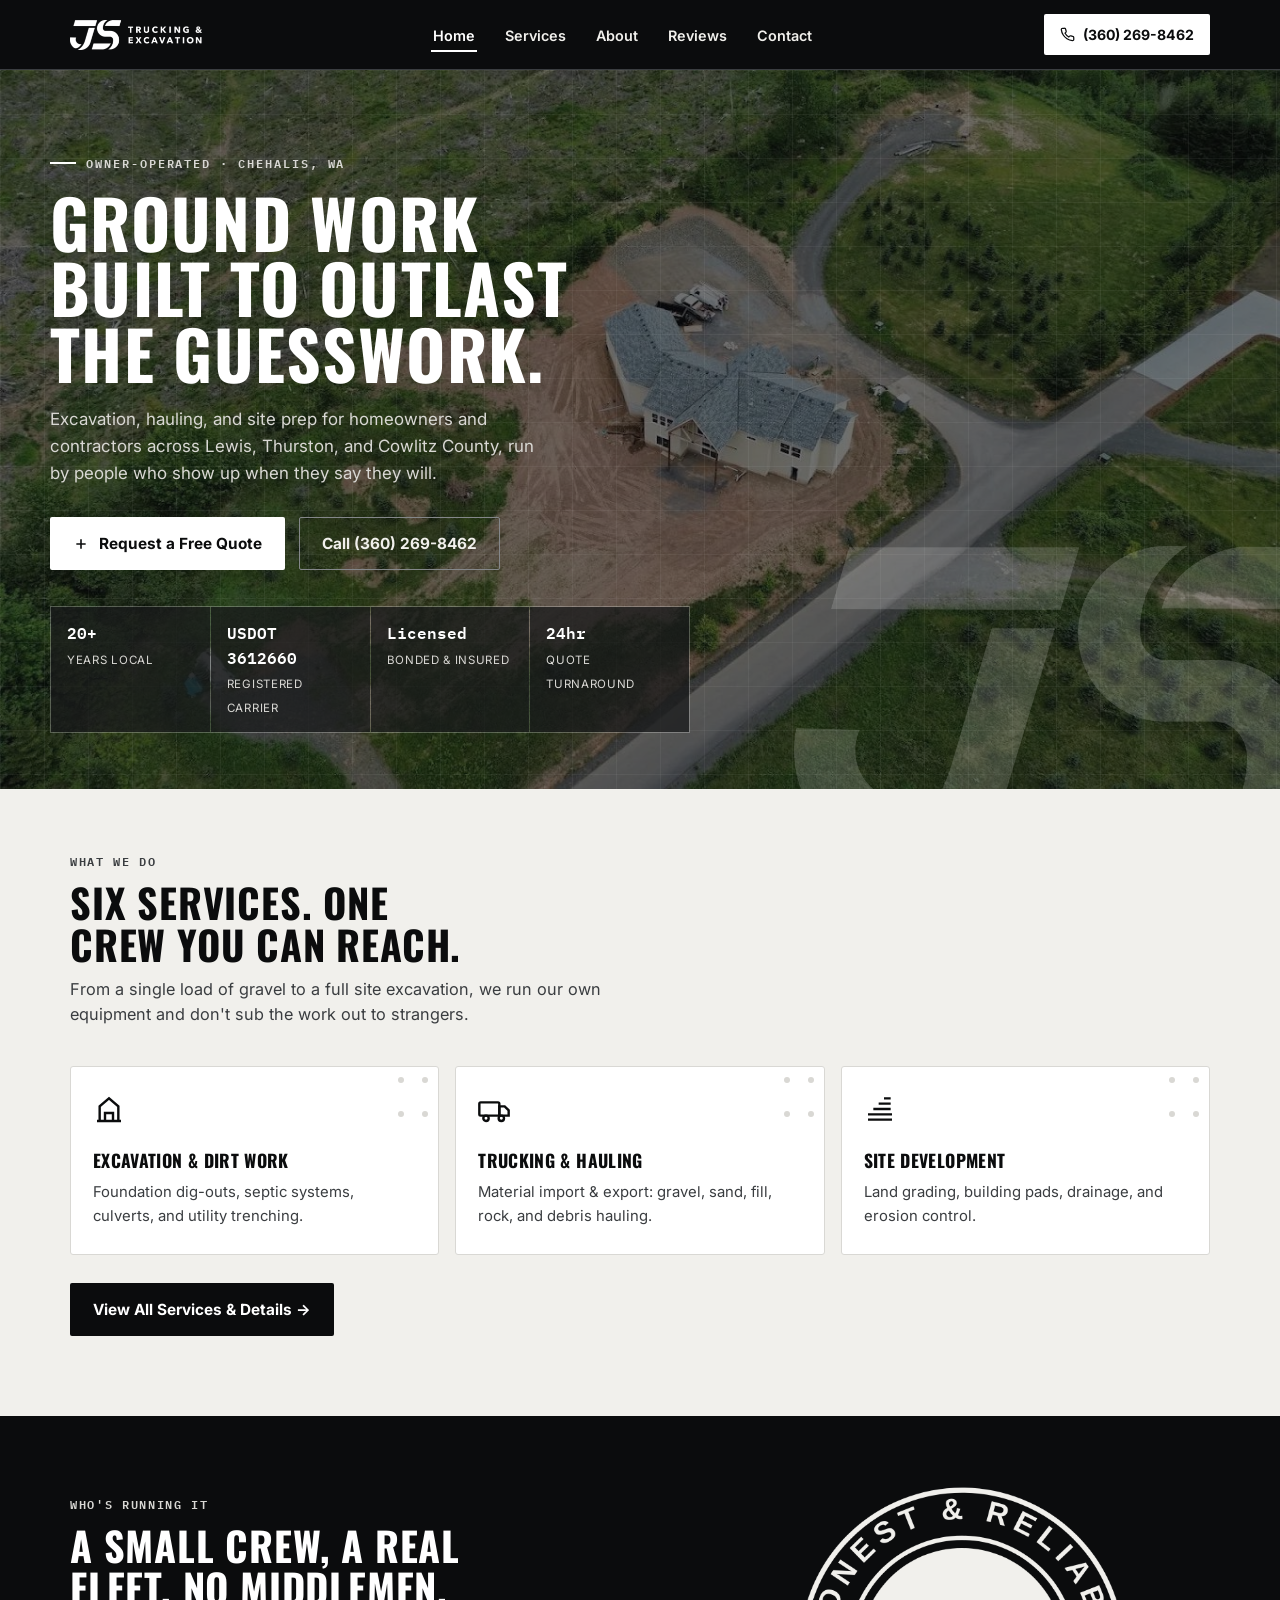
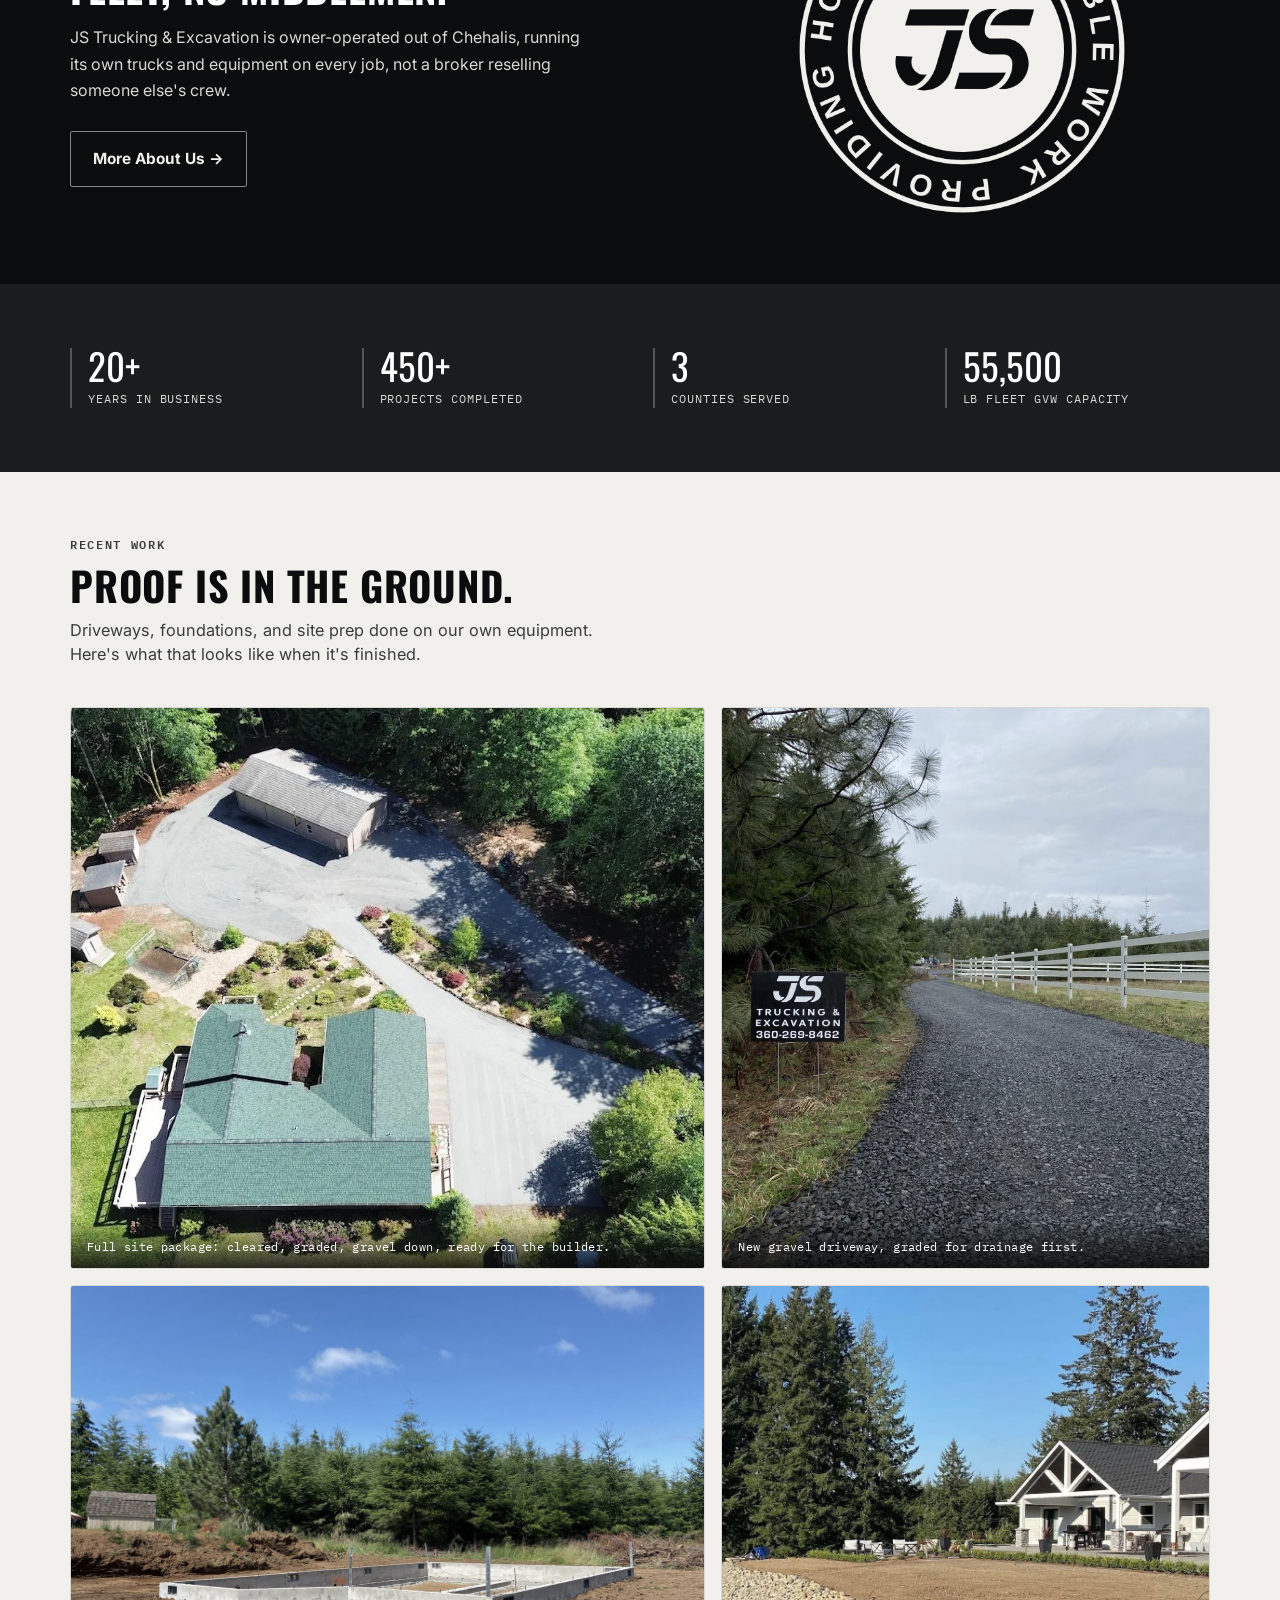
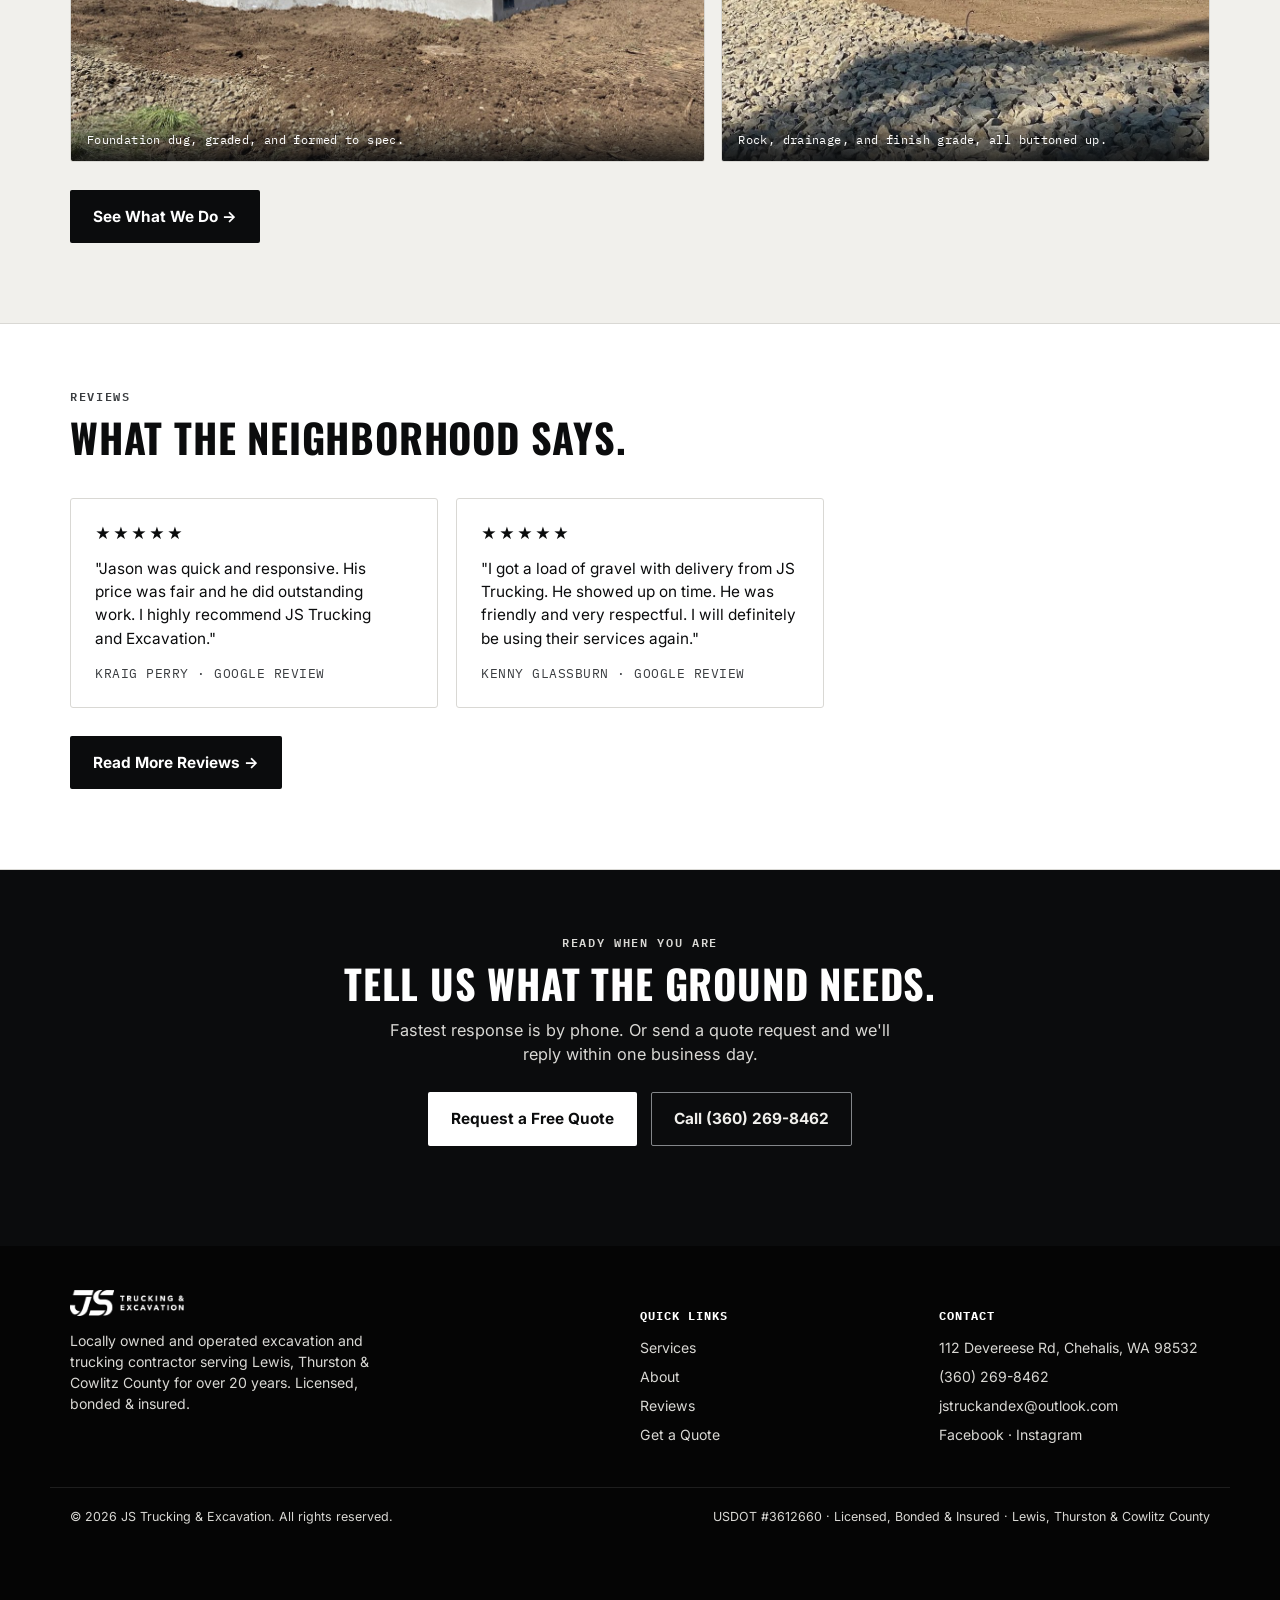
==== commit f8bbc787: "Rebuild honest-badge with even continuous circular type The old SVG set the seal text on three separ" ====
--- a/index.html
+++ b/index.html
@@ -146,7 +146,7 @@
         <p class="section-foot-link"><a class="btn btn-outline" href="about.html">More About Us &rarr;</a></p>
       </div>
       <div class="about-illustration">
-        <img src="assets/honest-badge.svg" alt="JS Trucking &amp; Excavation seal: Providing Honest and Reliable Work" width="340" height="340" loading="lazy">
+        <img src="assets/honest-badge.png" alt="JS Trucking &amp; Excavation seal: Providing Honest and Reliable Work" width="340" height="340" loading="lazy">
       </div>
     </div>
   </section>
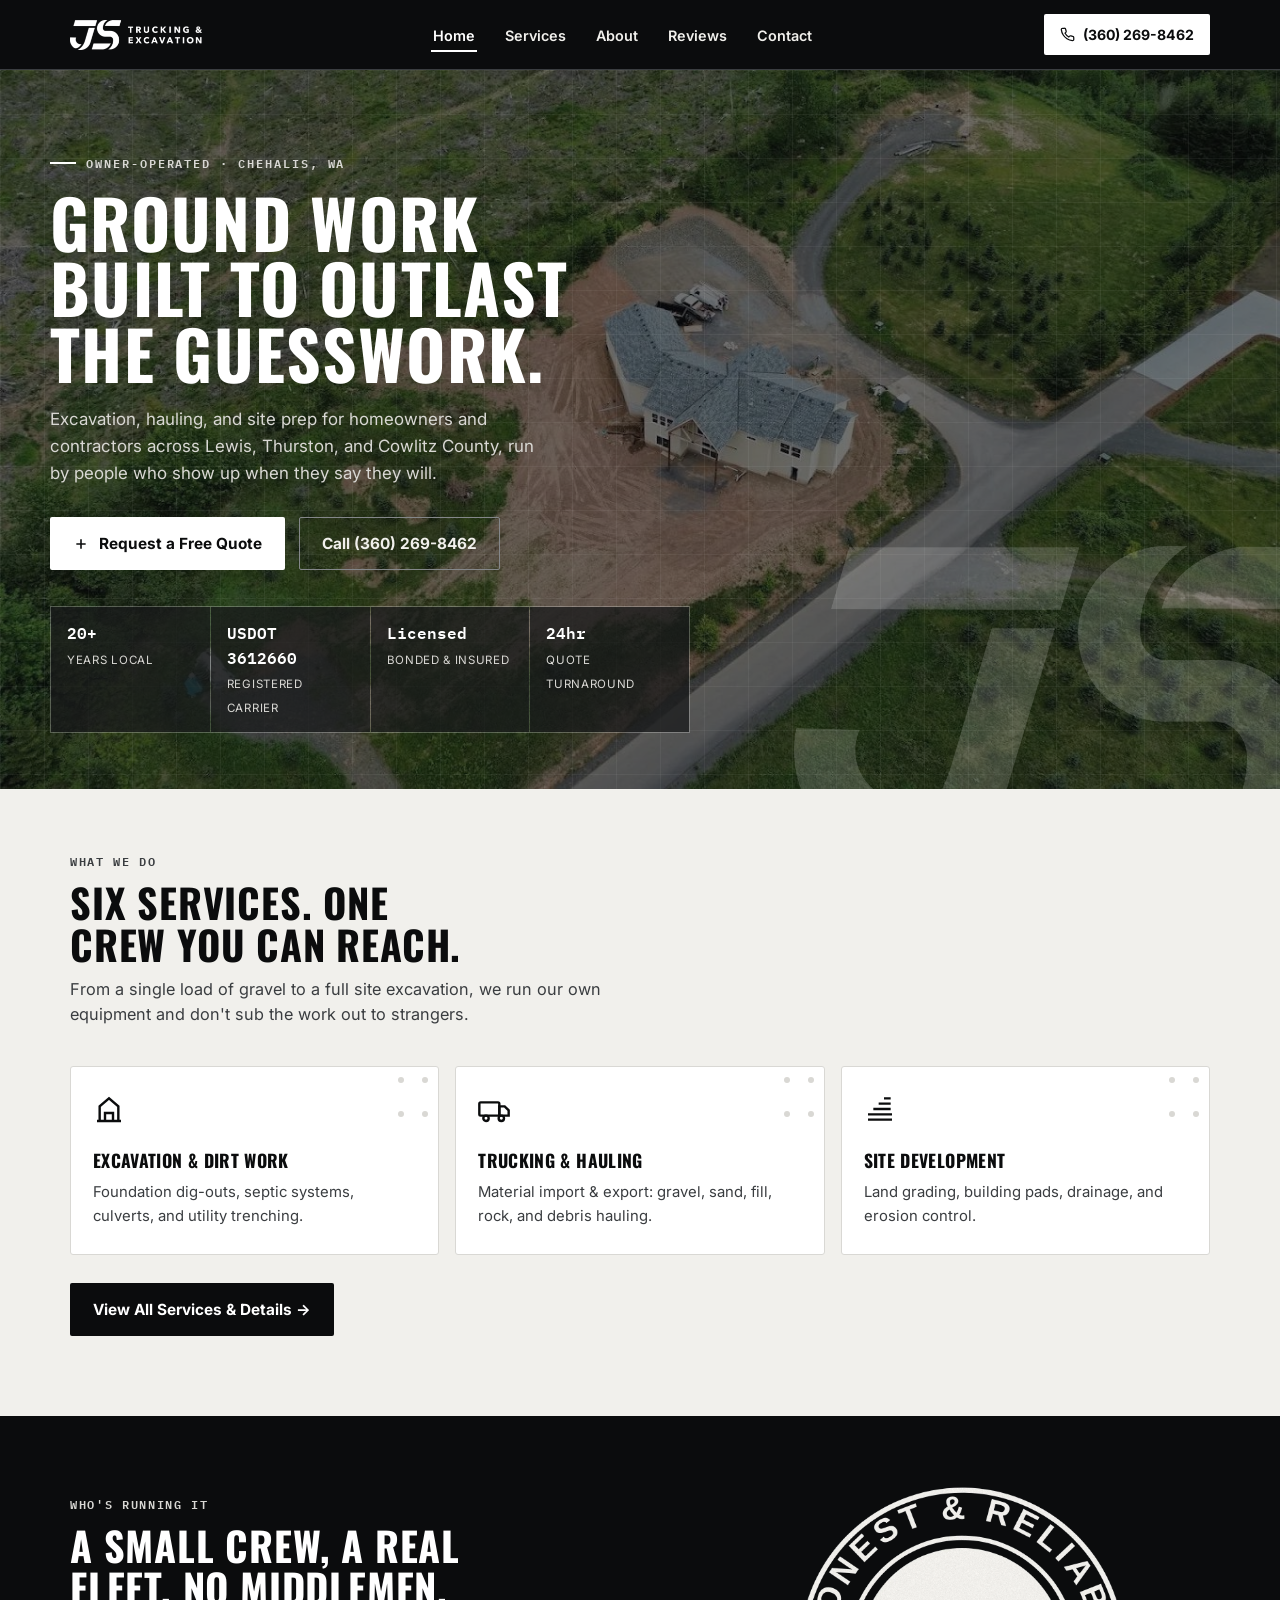
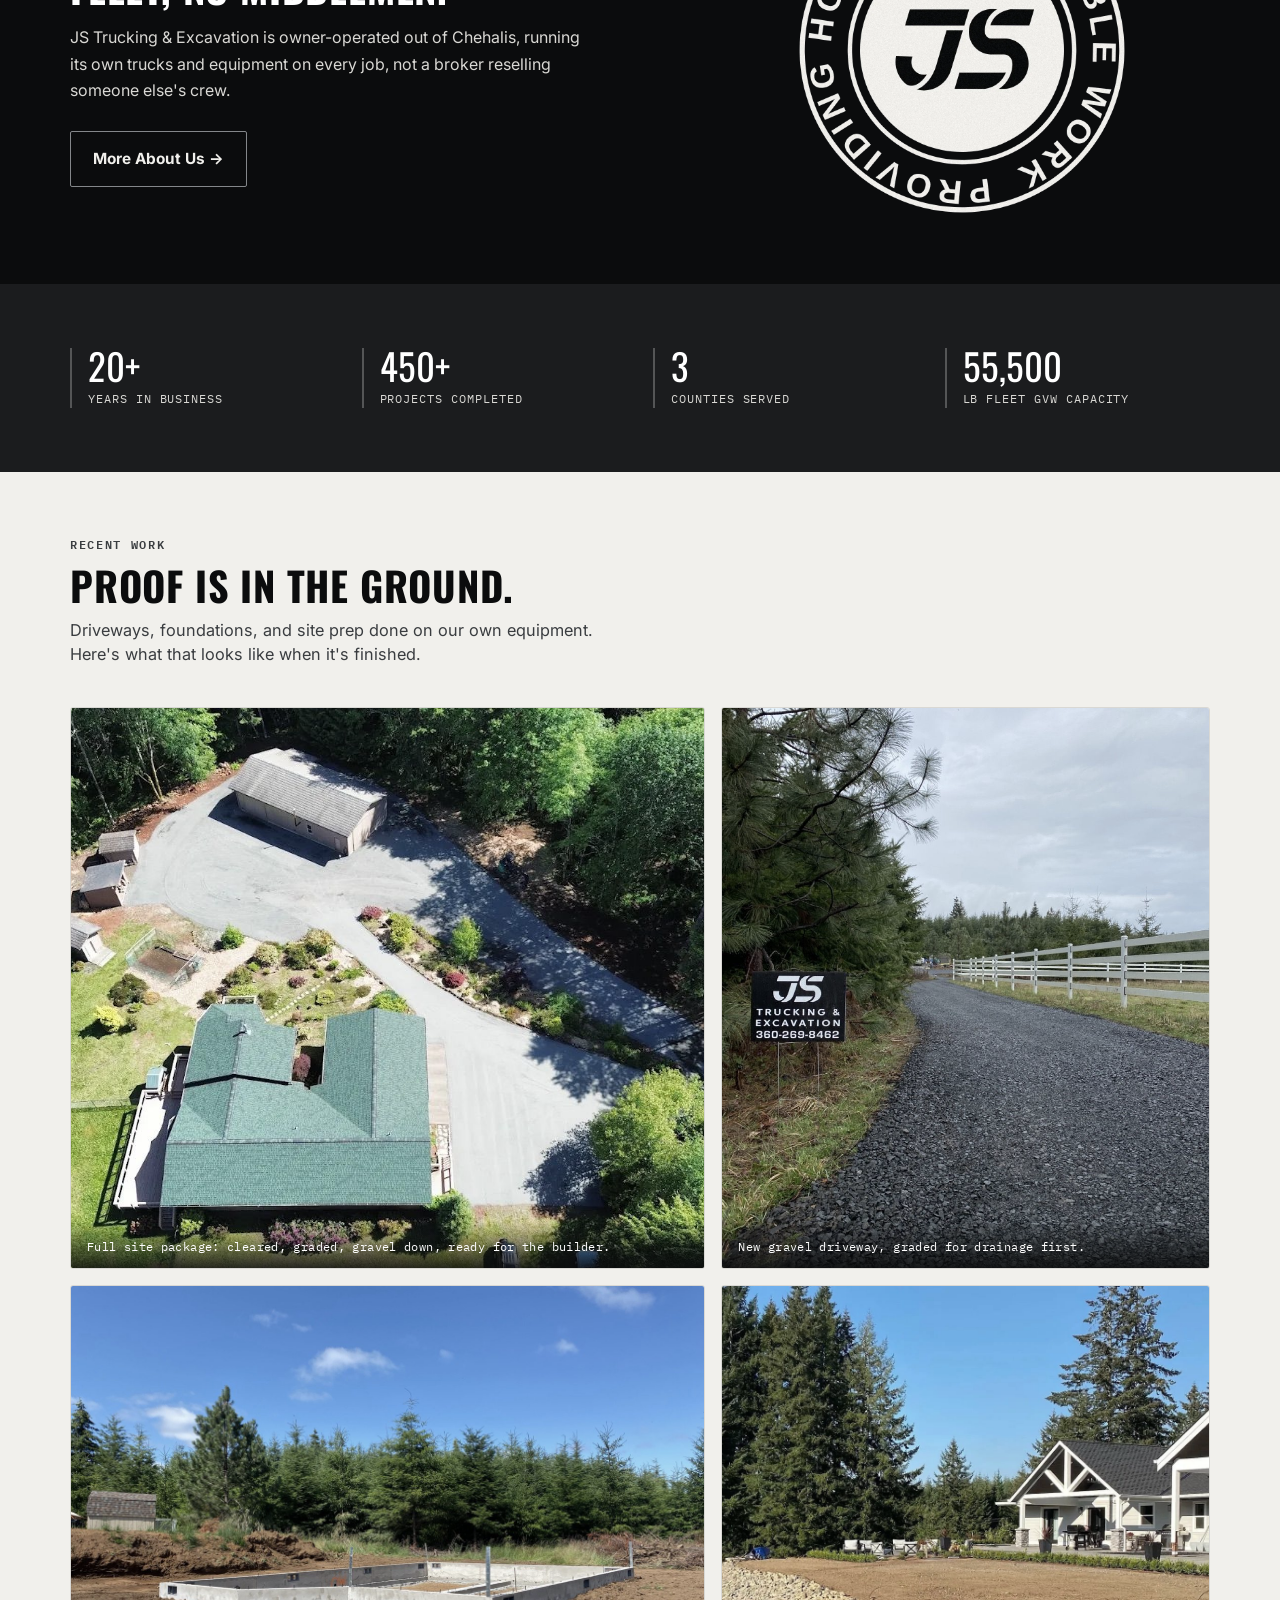
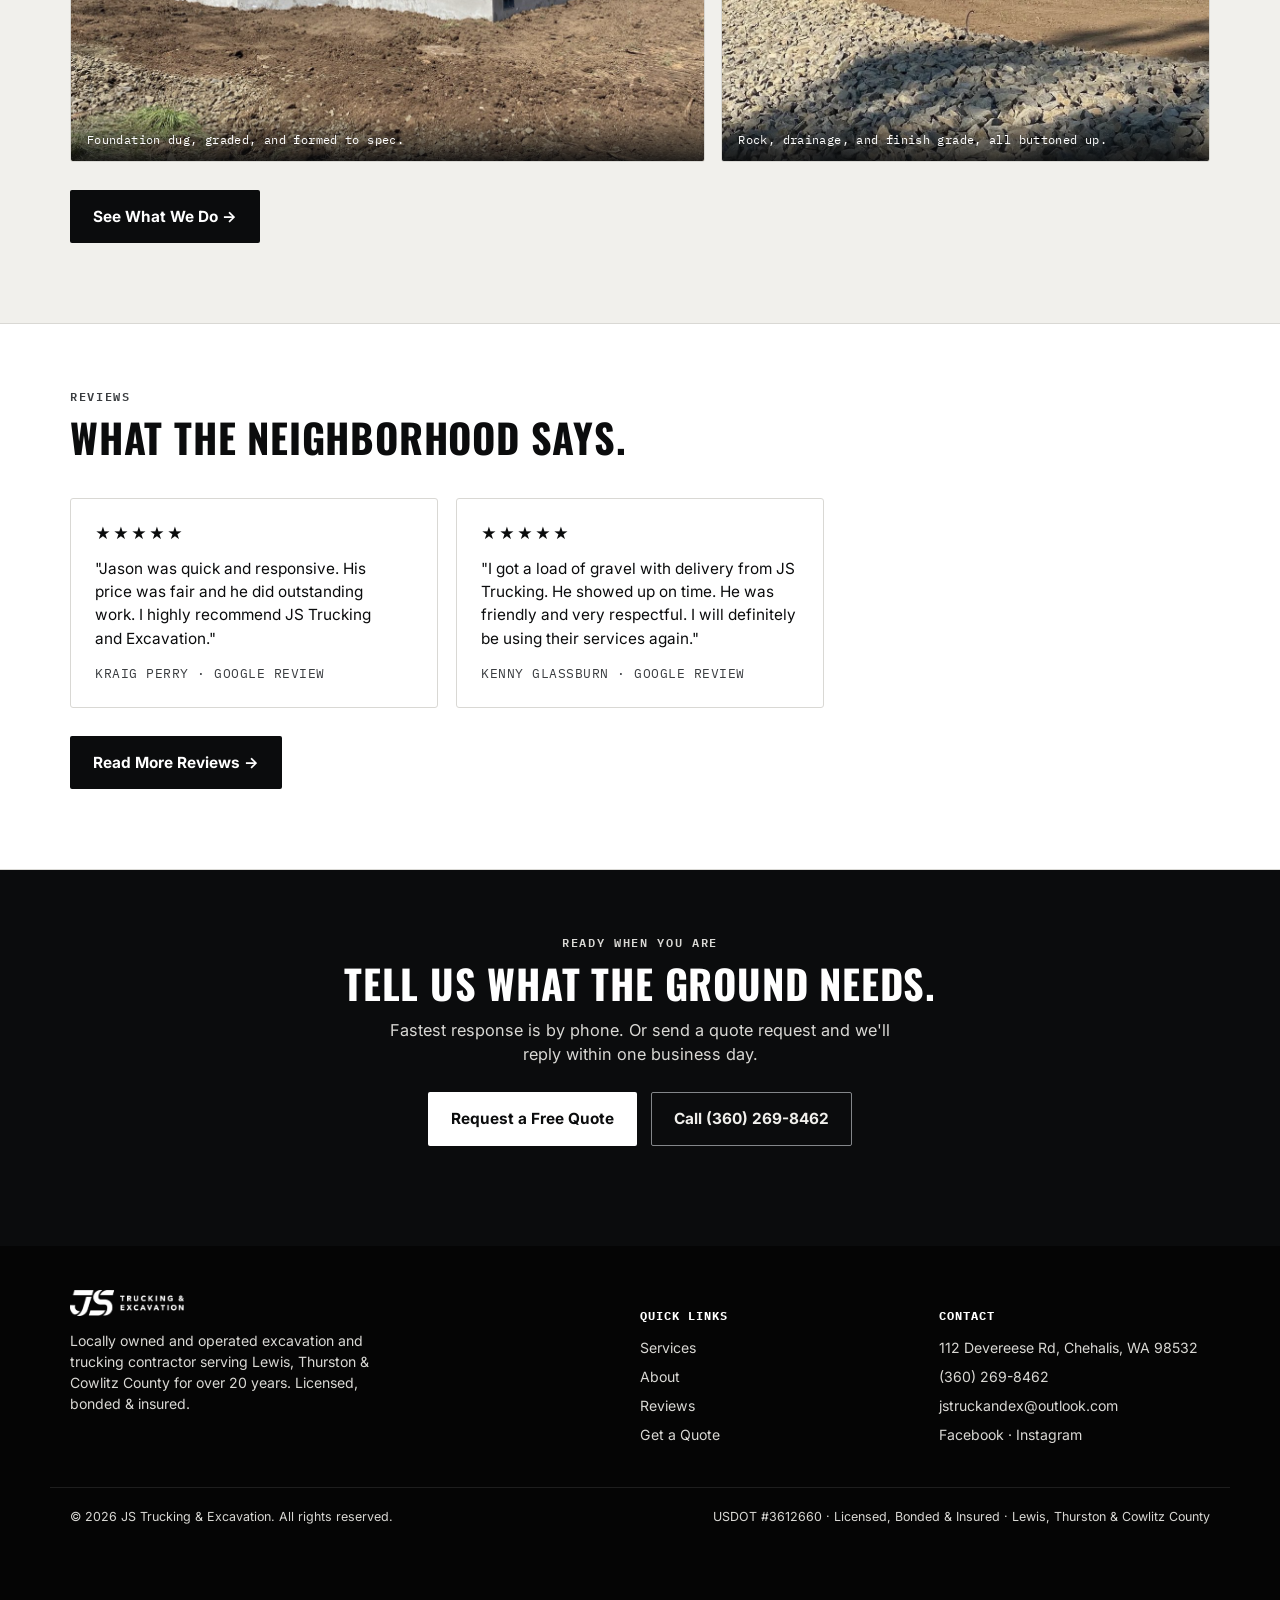
==== commit dcd504af: "Match honest-badge closer to original seal artwork Type enlarged to fill the ring channel, film grai" ====
--- a/index.html
+++ b/index.html
@@ -146,7 +146,7 @@
         <p class="section-foot-link"><a class="btn btn-outline" href="about.html">More About Us &rarr;</a></p>
       </div>
       <div class="about-illustration">
-        <img src="assets/honest-badge.png" alt="JS Trucking &amp; Excavation seal: Providing Honest and Reliable Work" width="340" height="340" loading="lazy">
+        <img src="assets/honest-badge.webp" alt="JS Trucking &amp; Excavation seal: Providing Honest and Reliable Work" width="340" height="340" loading="lazy">
       </div>
     </div>
   </section>
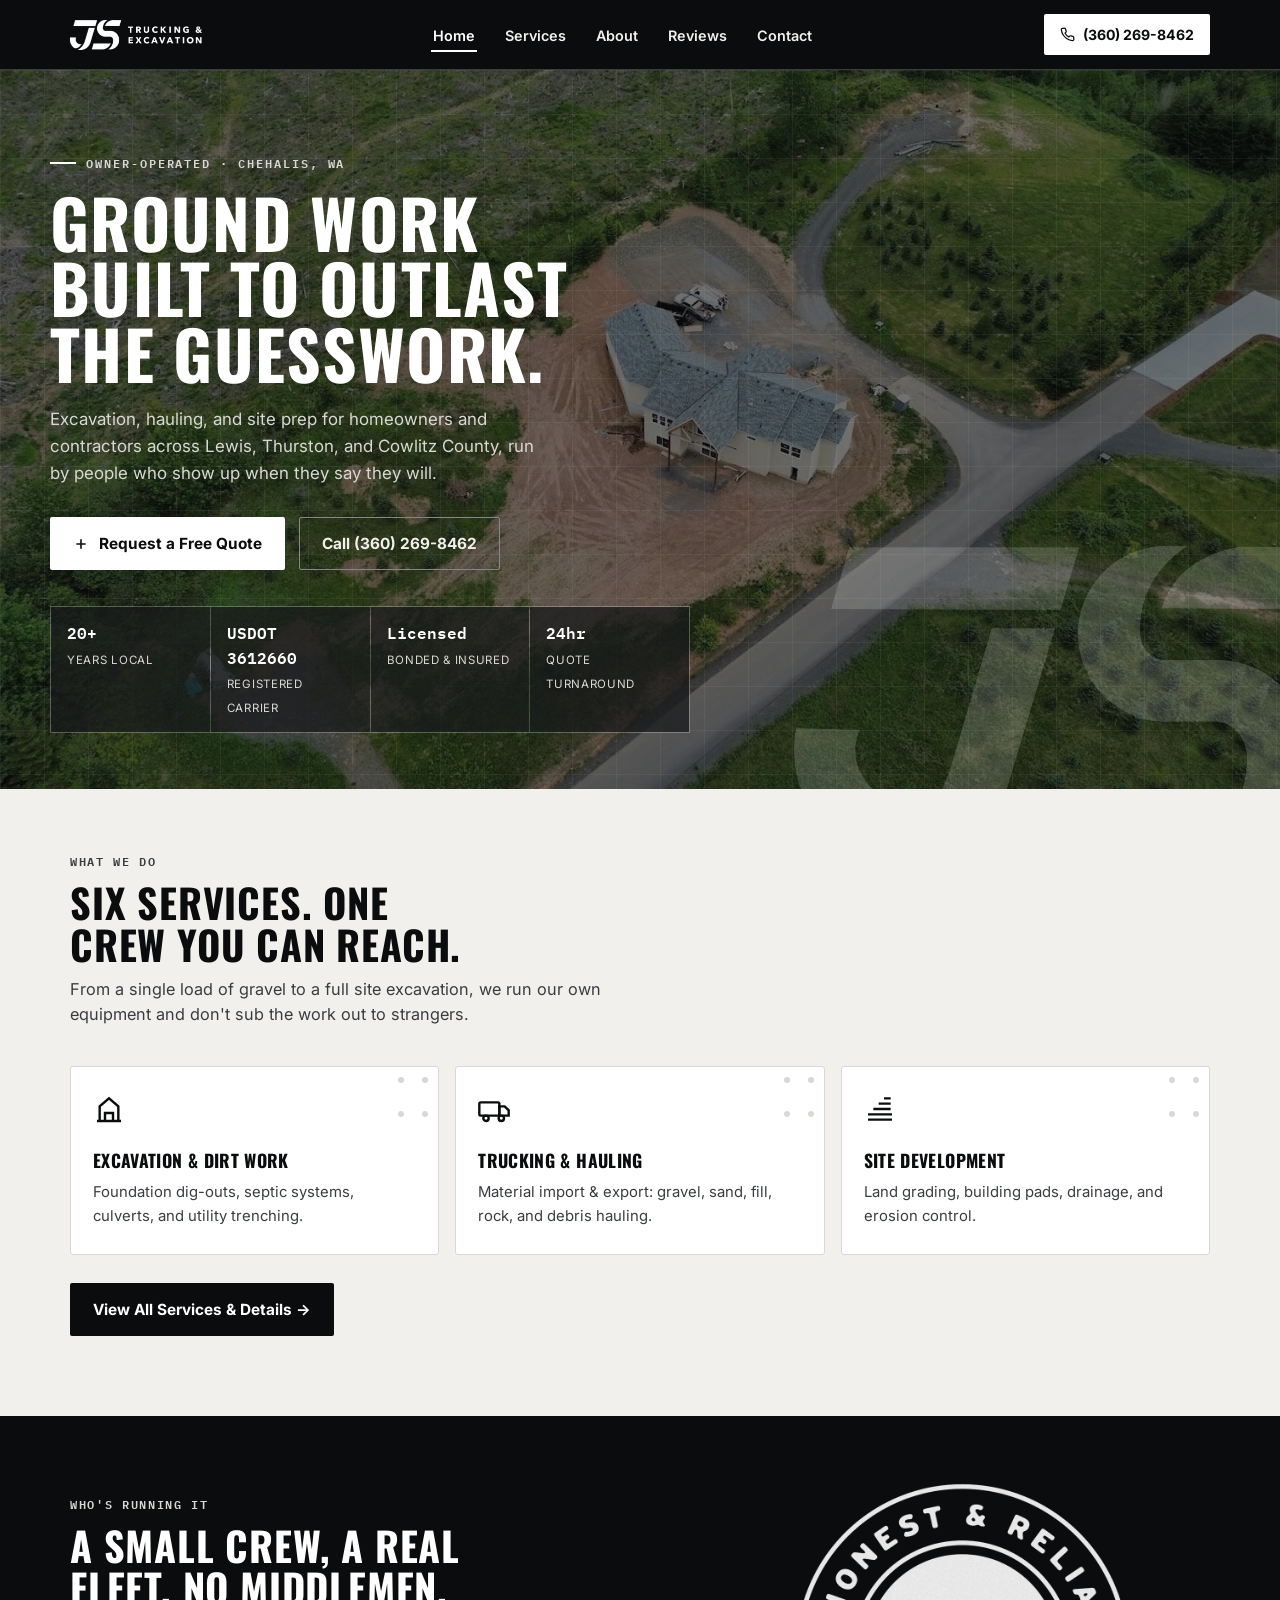
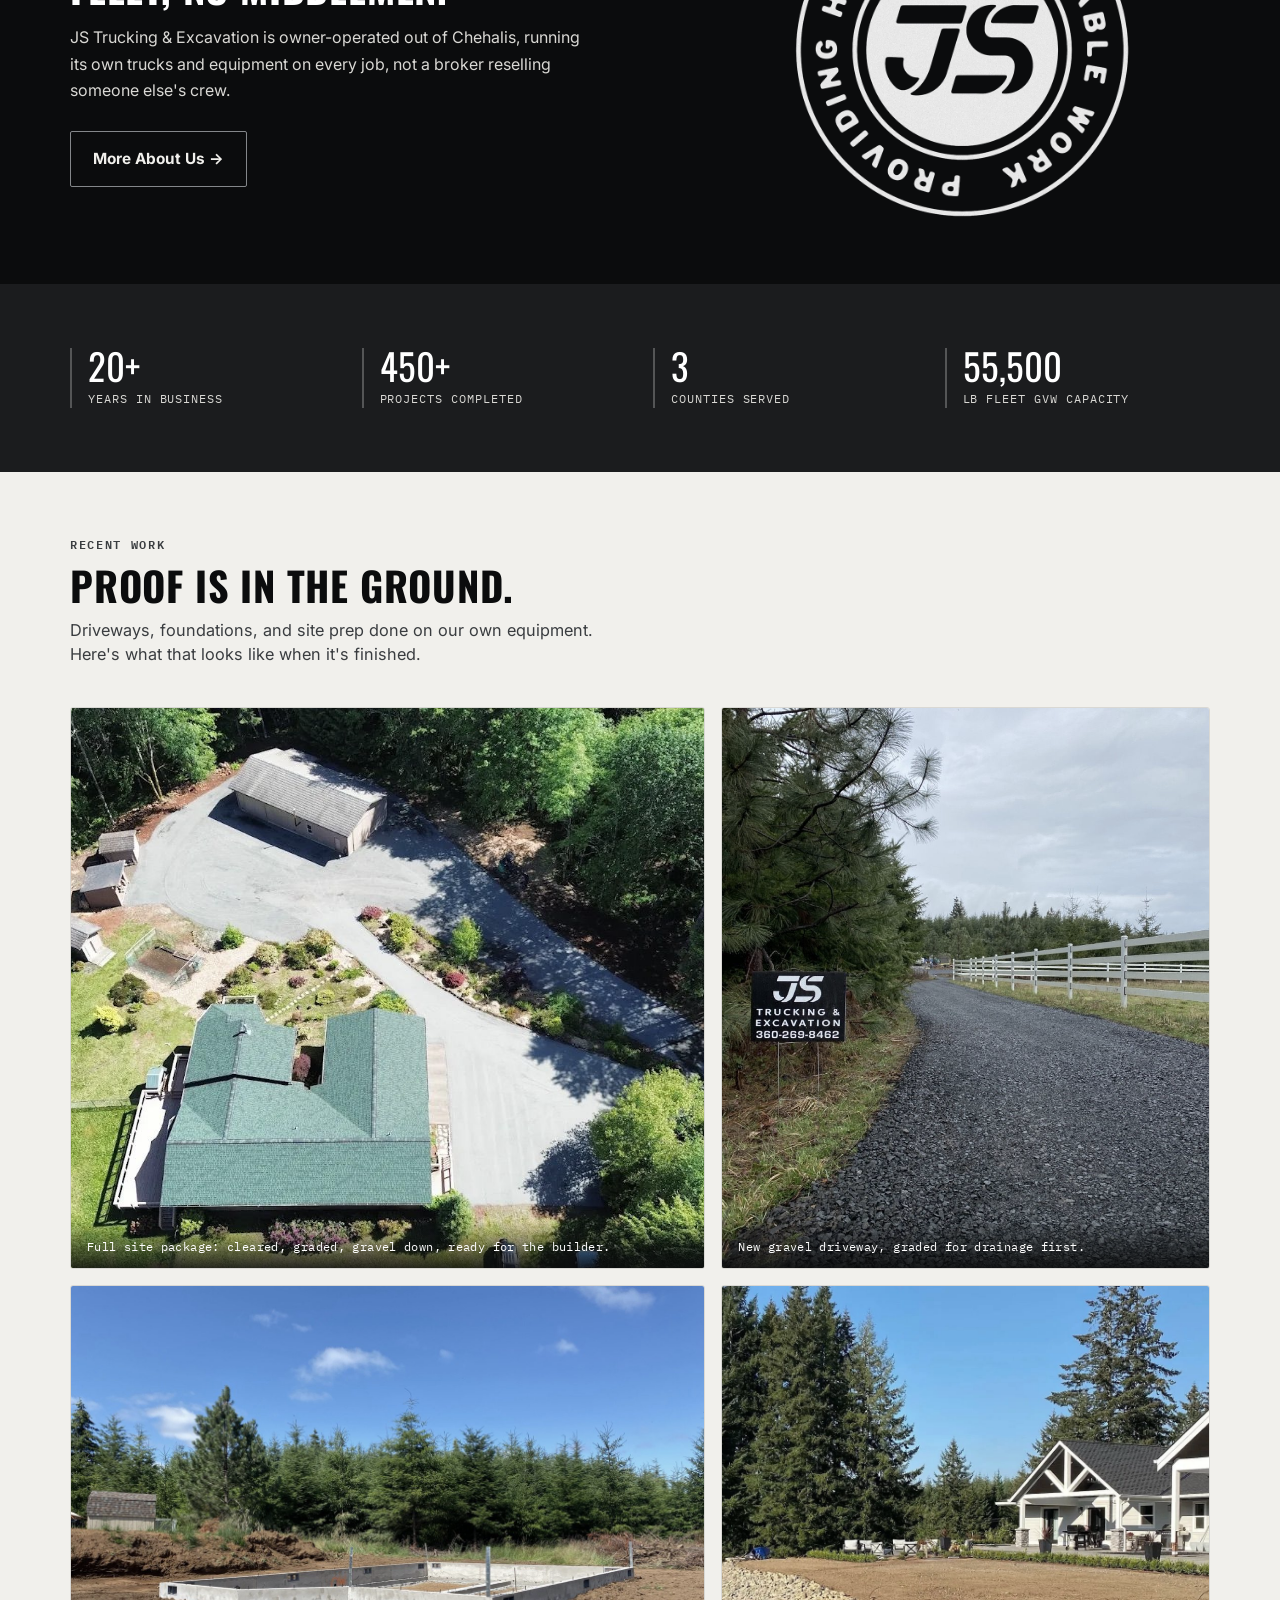
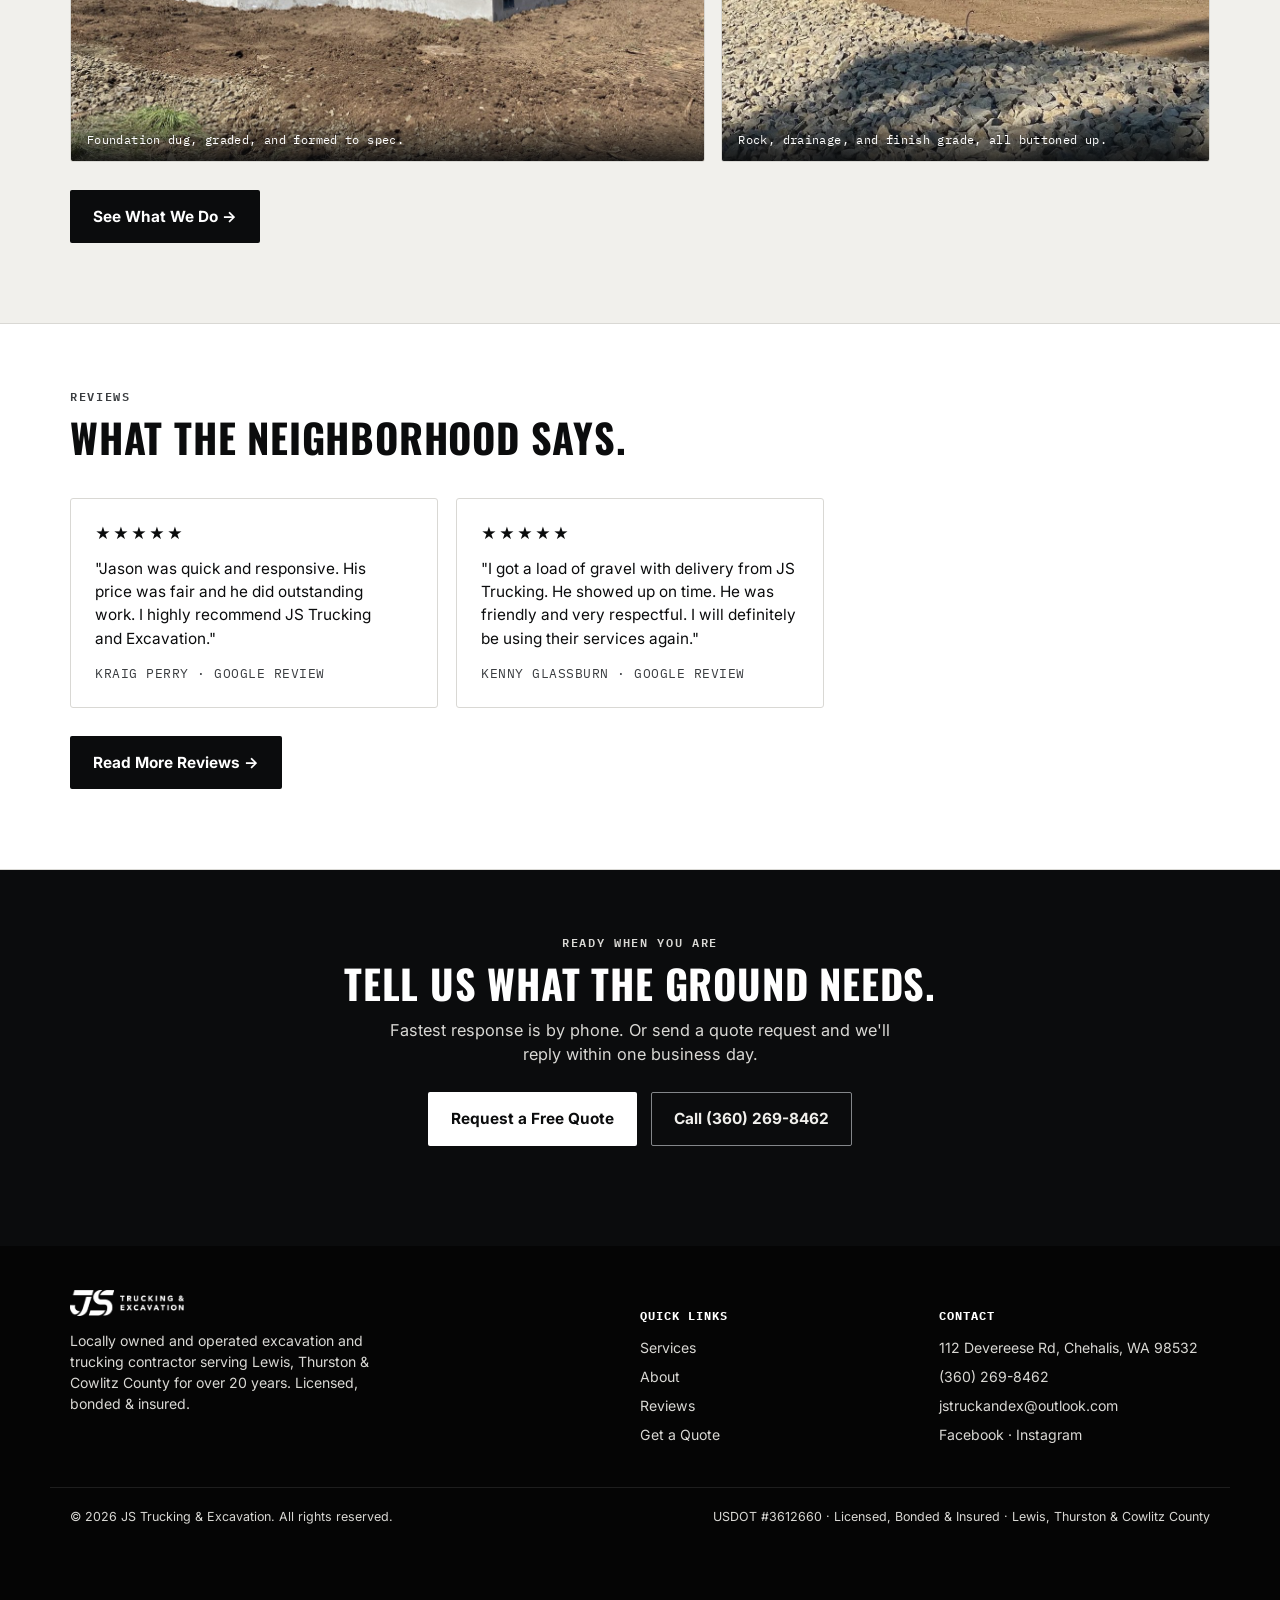
==== commit 77e6b297: "Upscale hero aerial to 2048px and add gpt-image project skill Hero photo run through EDSR 2x super-r" ====
--- a/index.html
+++ b/index.html
@@ -86,7 +86,7 @@
 <main id="main">
 
   <div class="hero" id="top">
-    <img class="hero-bg" src="assets/aerial-house-pad.jpg" alt="" aria-hidden="true" width="1360" height="765" fetchpriority="high">
+    <img class="hero-bg" src="assets/aerial-house-pad.jpg" alt="" aria-hidden="true" width="2048" height="1152" fetchpriority="high">
     <div class="hero-grid-lines" aria-hidden="true"></div>
     <img class="hero-mark" src="assets/js-mark.png" alt="" aria-hidden="true" width="900" height="528">
     <div class="wrap hero-inner">
--- a/styles.css
+++ b/styles.css
@@ -173,6 +173,7 @@
 .services-grid{display:grid; grid-template-columns:1fr; gap:16px;}
 @media (min-width:640px){ .services-grid{grid-template-columns:1fr 1fr;} }
 @media (min-width:980px){ .services-grid{grid-template-columns:repeat(3,1fr);} }
+@media (min-width:980px){ .services-grid.two{grid-template-columns:1fr 1fr;} }
 
 .plate{background:var(--white); border:1px solid var(--gray-light); border-radius:3px; padding:26px 22px; position:relative;}
 .plate::before{
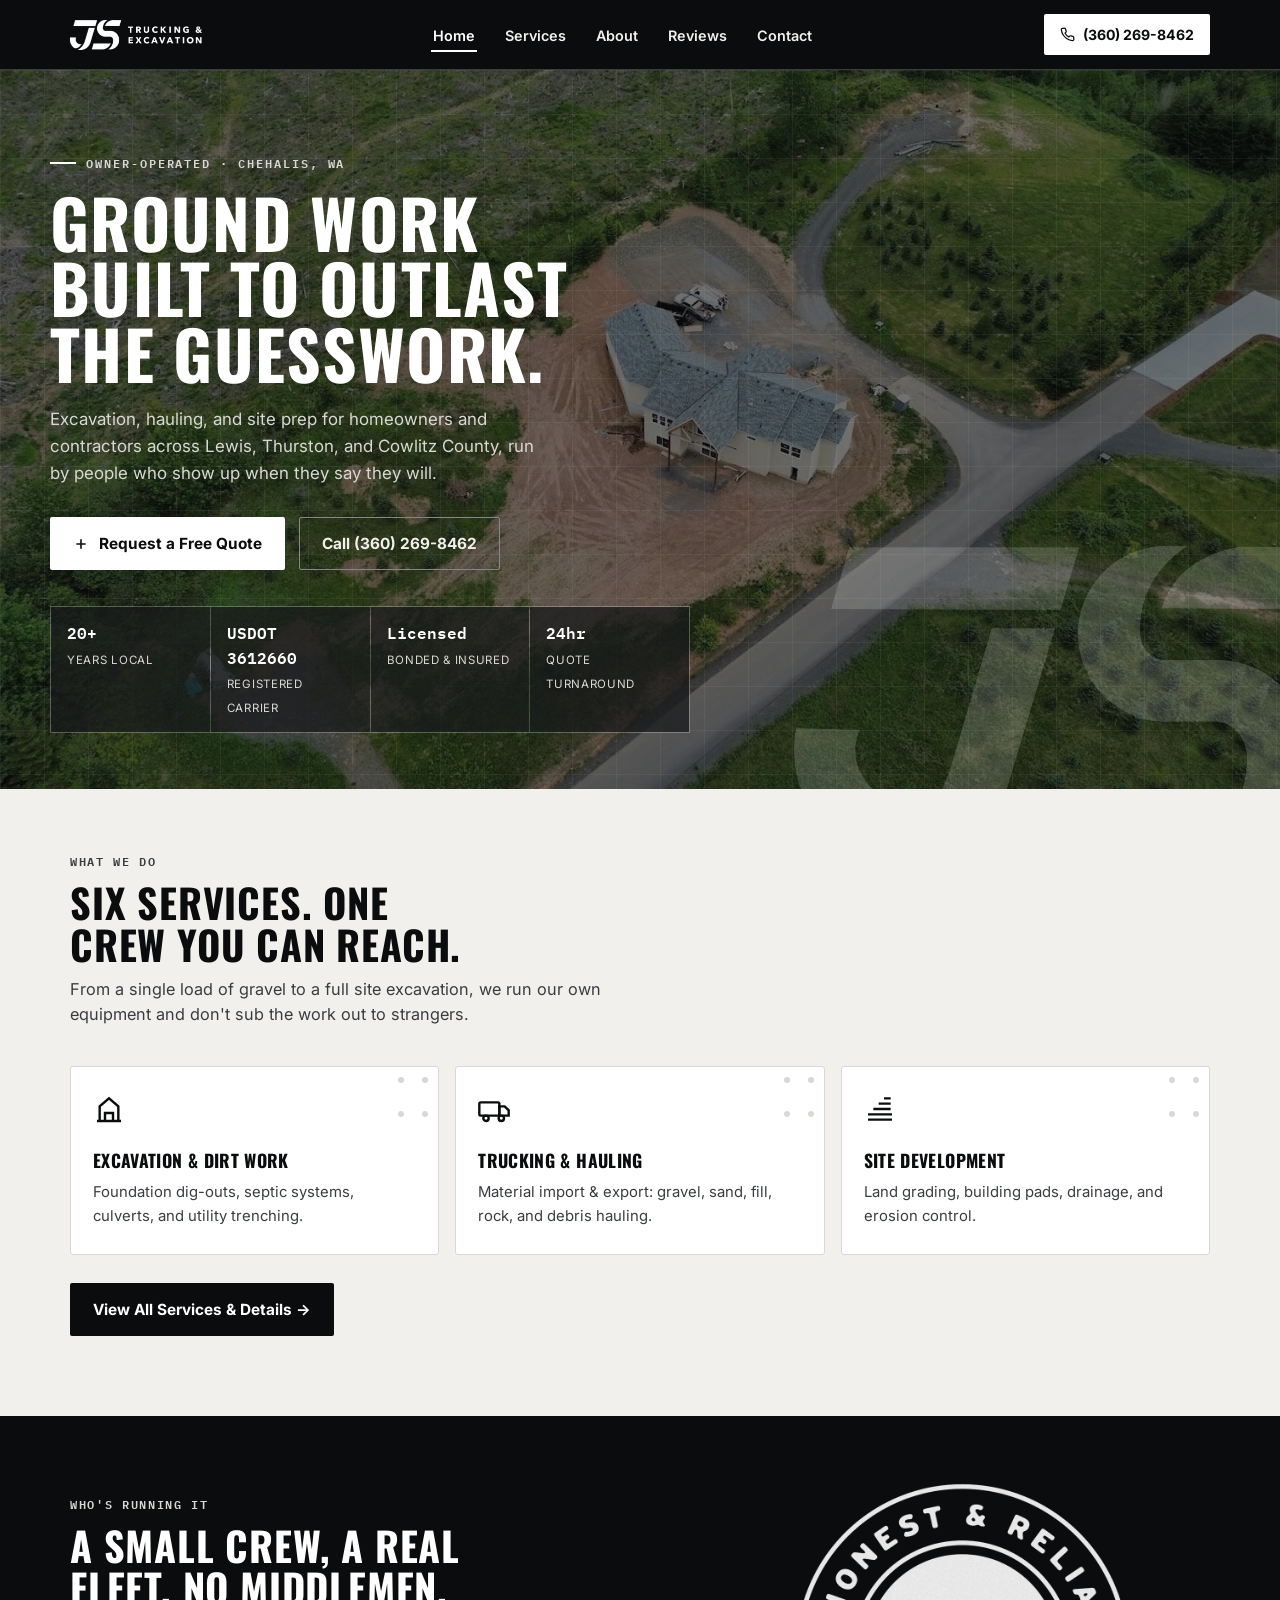
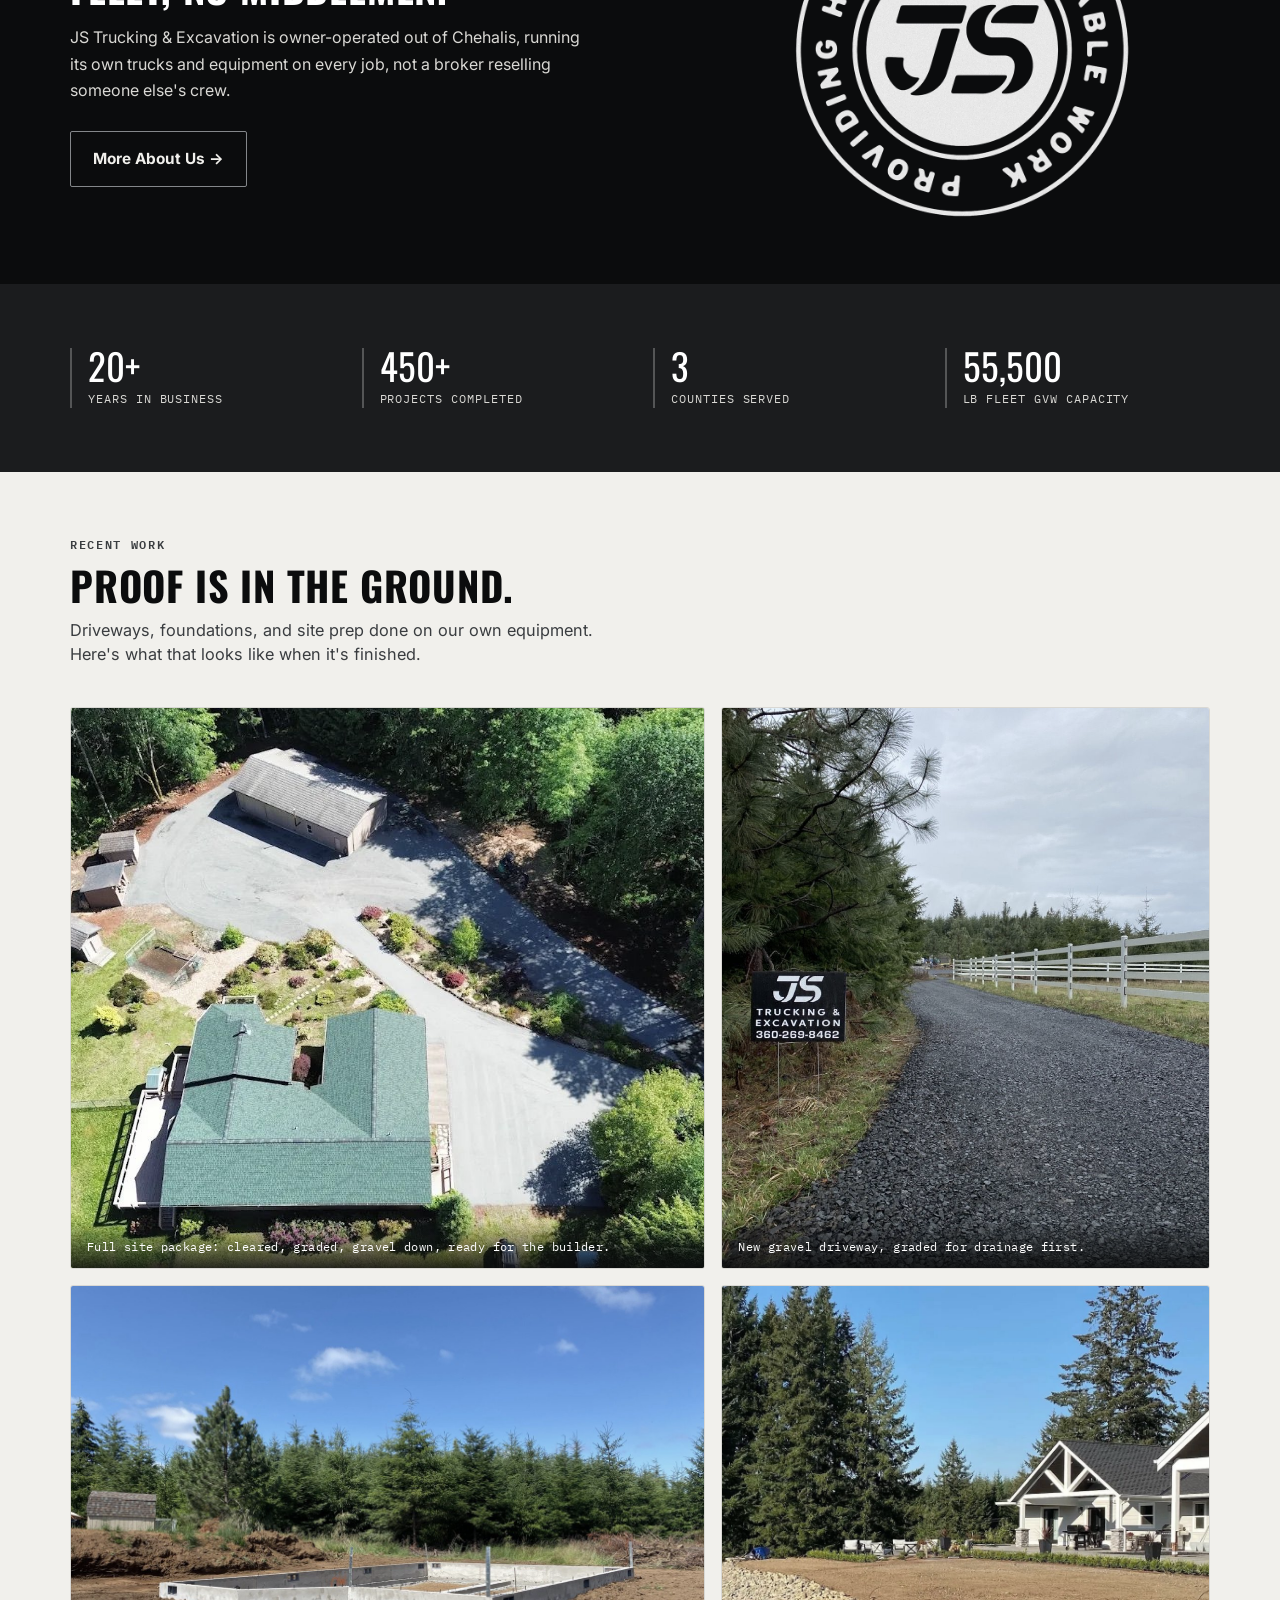
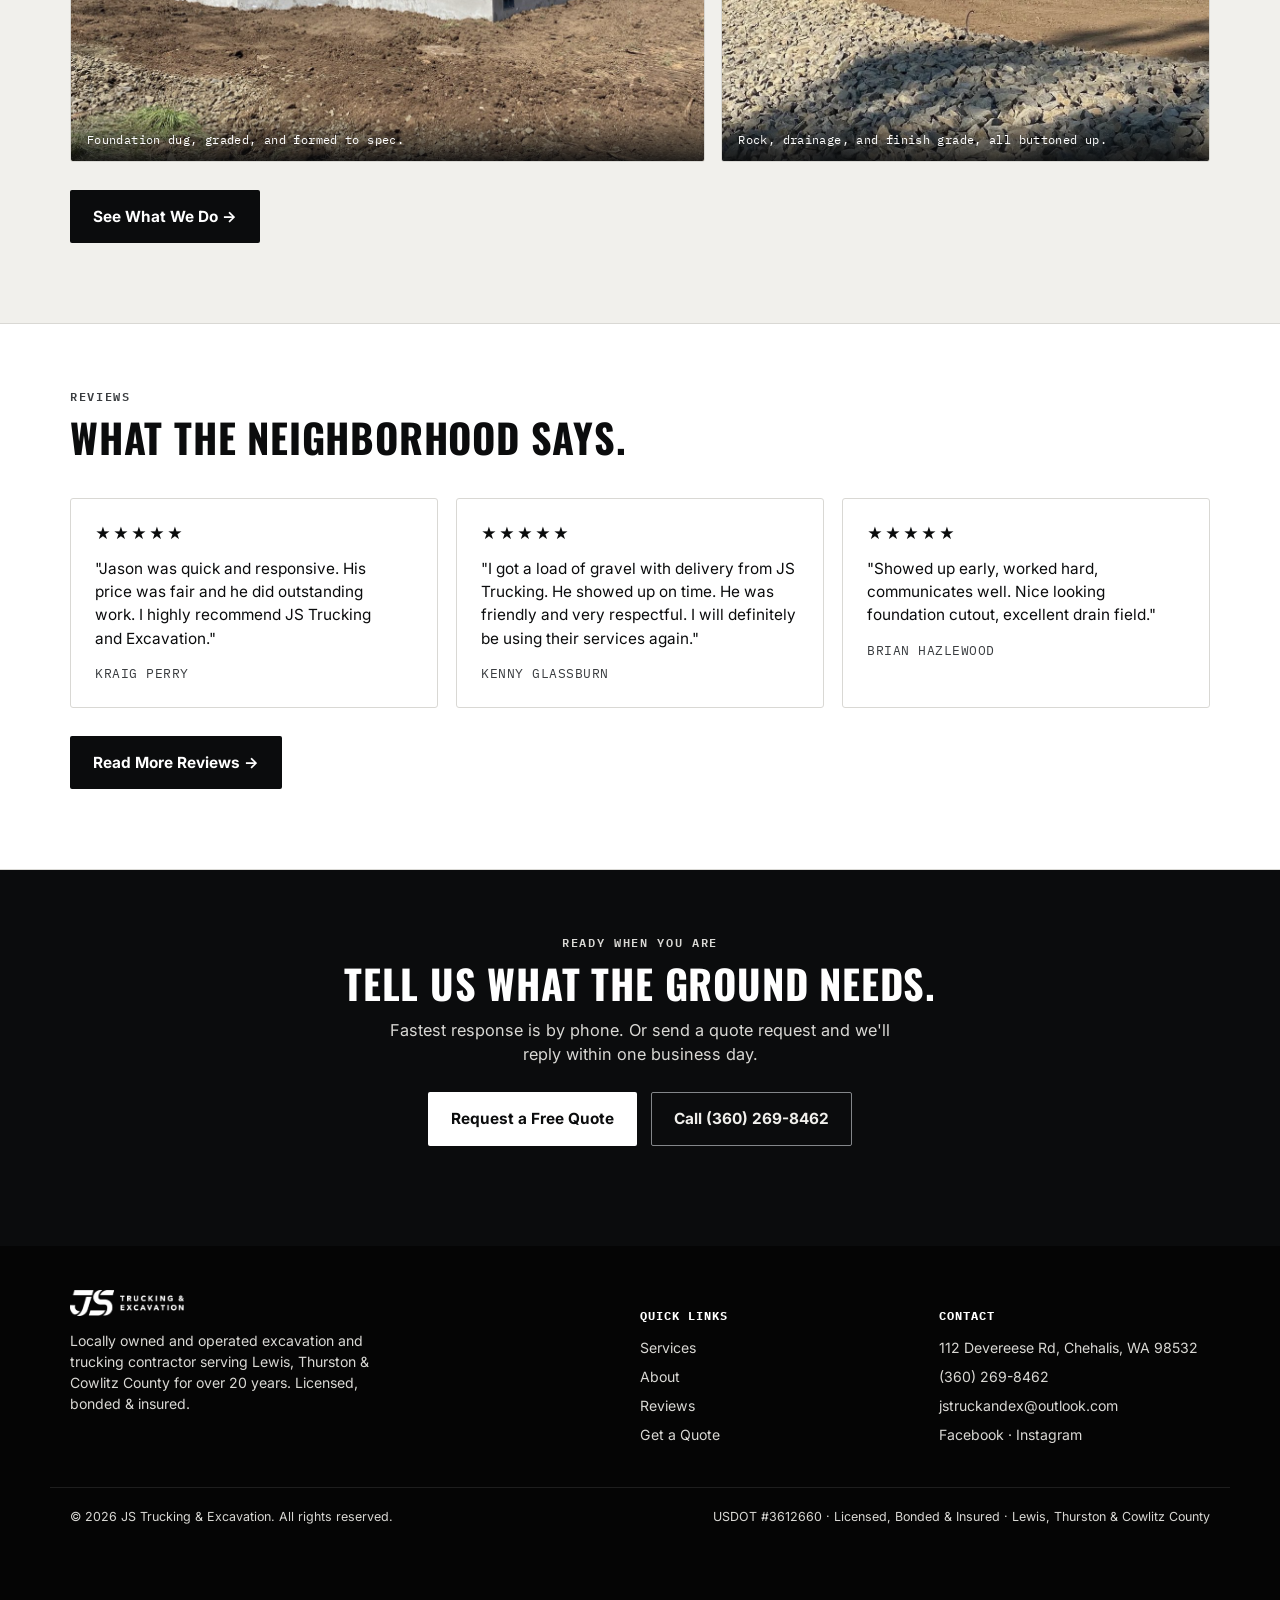
==== commit f29bec73: "Drop Google wording from reviews, add Matthew Slape card, show 3 on home Review attributions now sho" ====
--- a/index.html
+++ b/index.html
@@ -201,12 +201,17 @@
         <div class="testi">
           <div class="stars" aria-label="5 out of 5 stars">&#9733;&#9733;&#9733;&#9733;&#9733;</div>
           <p>"Jason was quick and responsive. His price was fair and he did outstanding work. I highly recommend JS Trucking and Excavation."</p>
-          <div class="who">Kraig Perry &middot; Google Review</div>
+          <div class="who">Kraig Perry</div>
         </div>
         <div class="testi">
           <div class="stars" aria-label="5 out of 5 stars">&#9733;&#9733;&#9733;&#9733;&#9733;</div>
           <p>"I got a load of gravel with delivery from JS Trucking. He showed up on time. He was friendly and very respectful. I will definitely be using their services again."</p>
-          <div class="who">Kenny Glassburn &middot; Google Review</div>
+          <div class="who">Kenny Glassburn</div>
+        </div>
+        <div class="testi">
+          <div class="stars" aria-label="5 out of 5 stars">&#9733;&#9733;&#9733;&#9733;&#9733;</div>
+          <p>"Showed up early, worked hard, communicates well. Nice looking foundation cutout, excellent drain field."</p>
+          <div class="who">Brian Hazlewood</div>
         </div>
       </div>
       <p class="section-foot-link"><a class="btn btn-dark" href="reviews.html">Read More Reviews &rarr;</a></p>
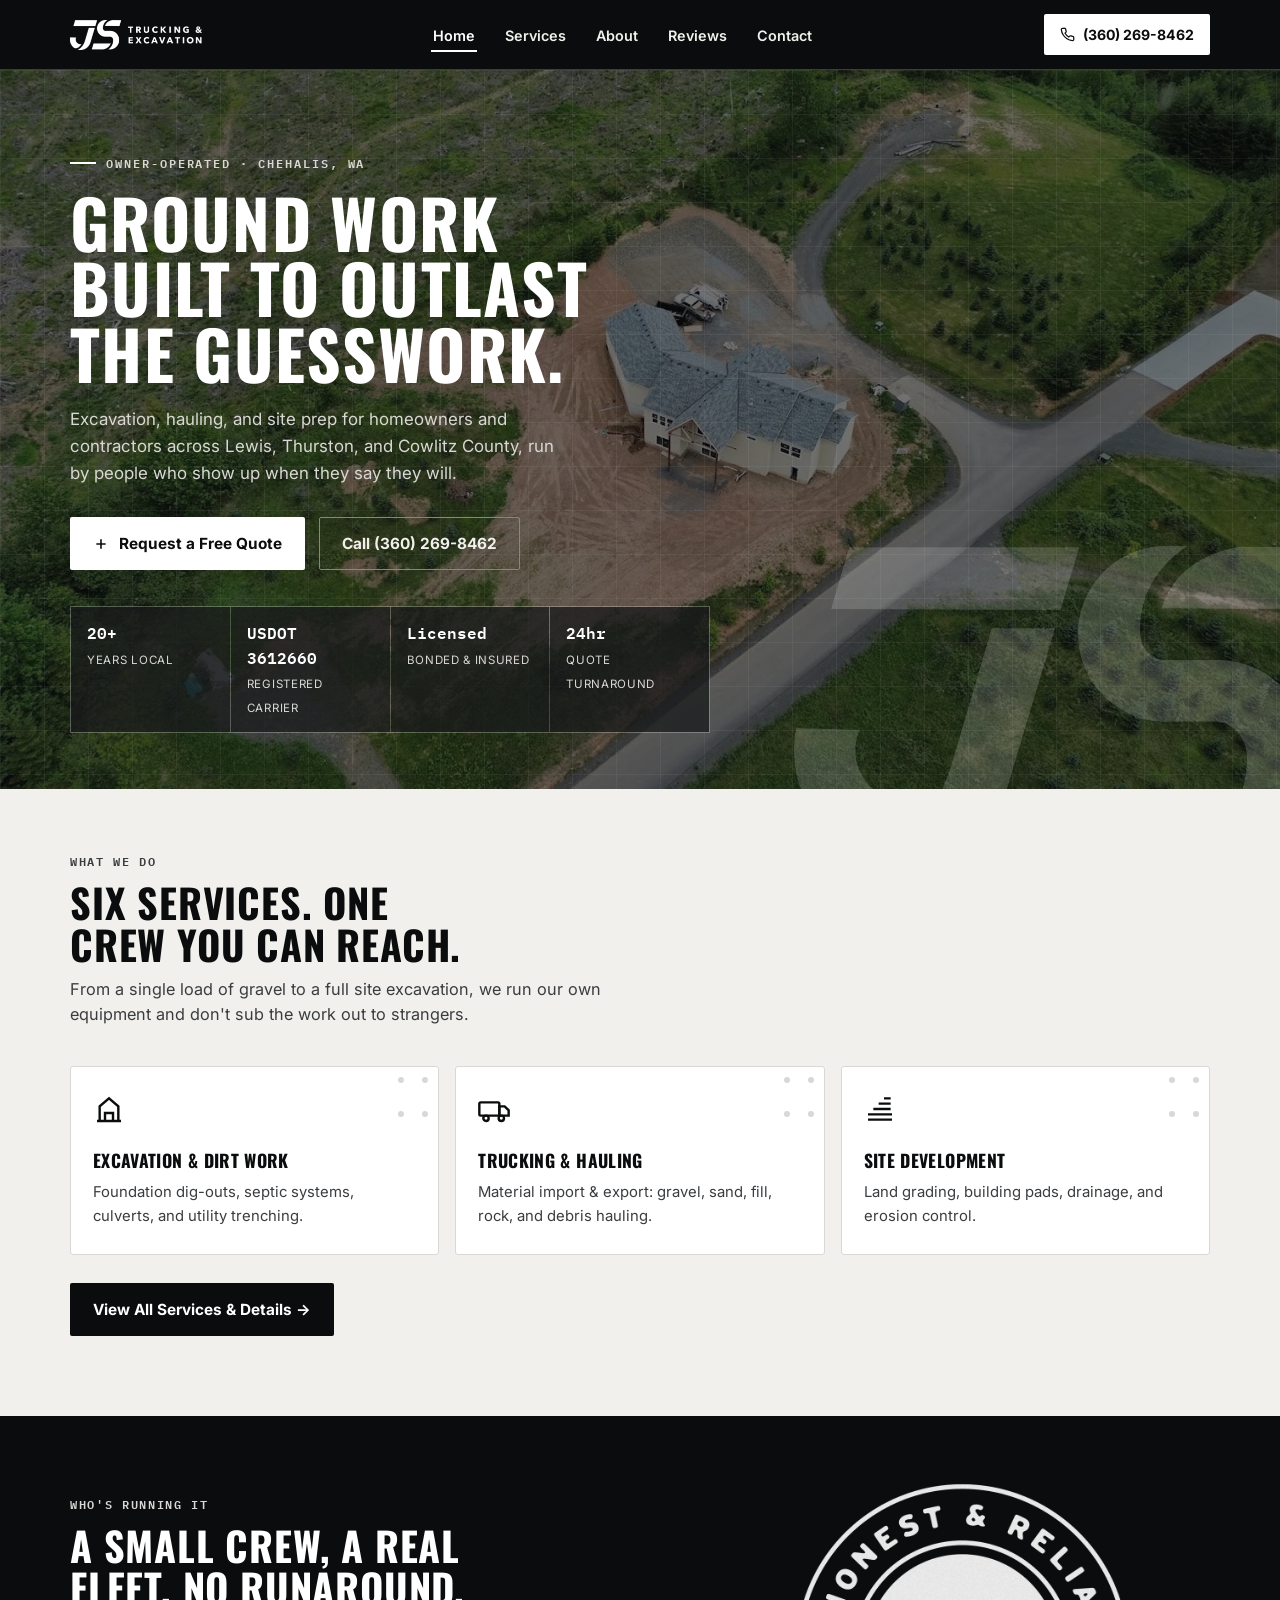
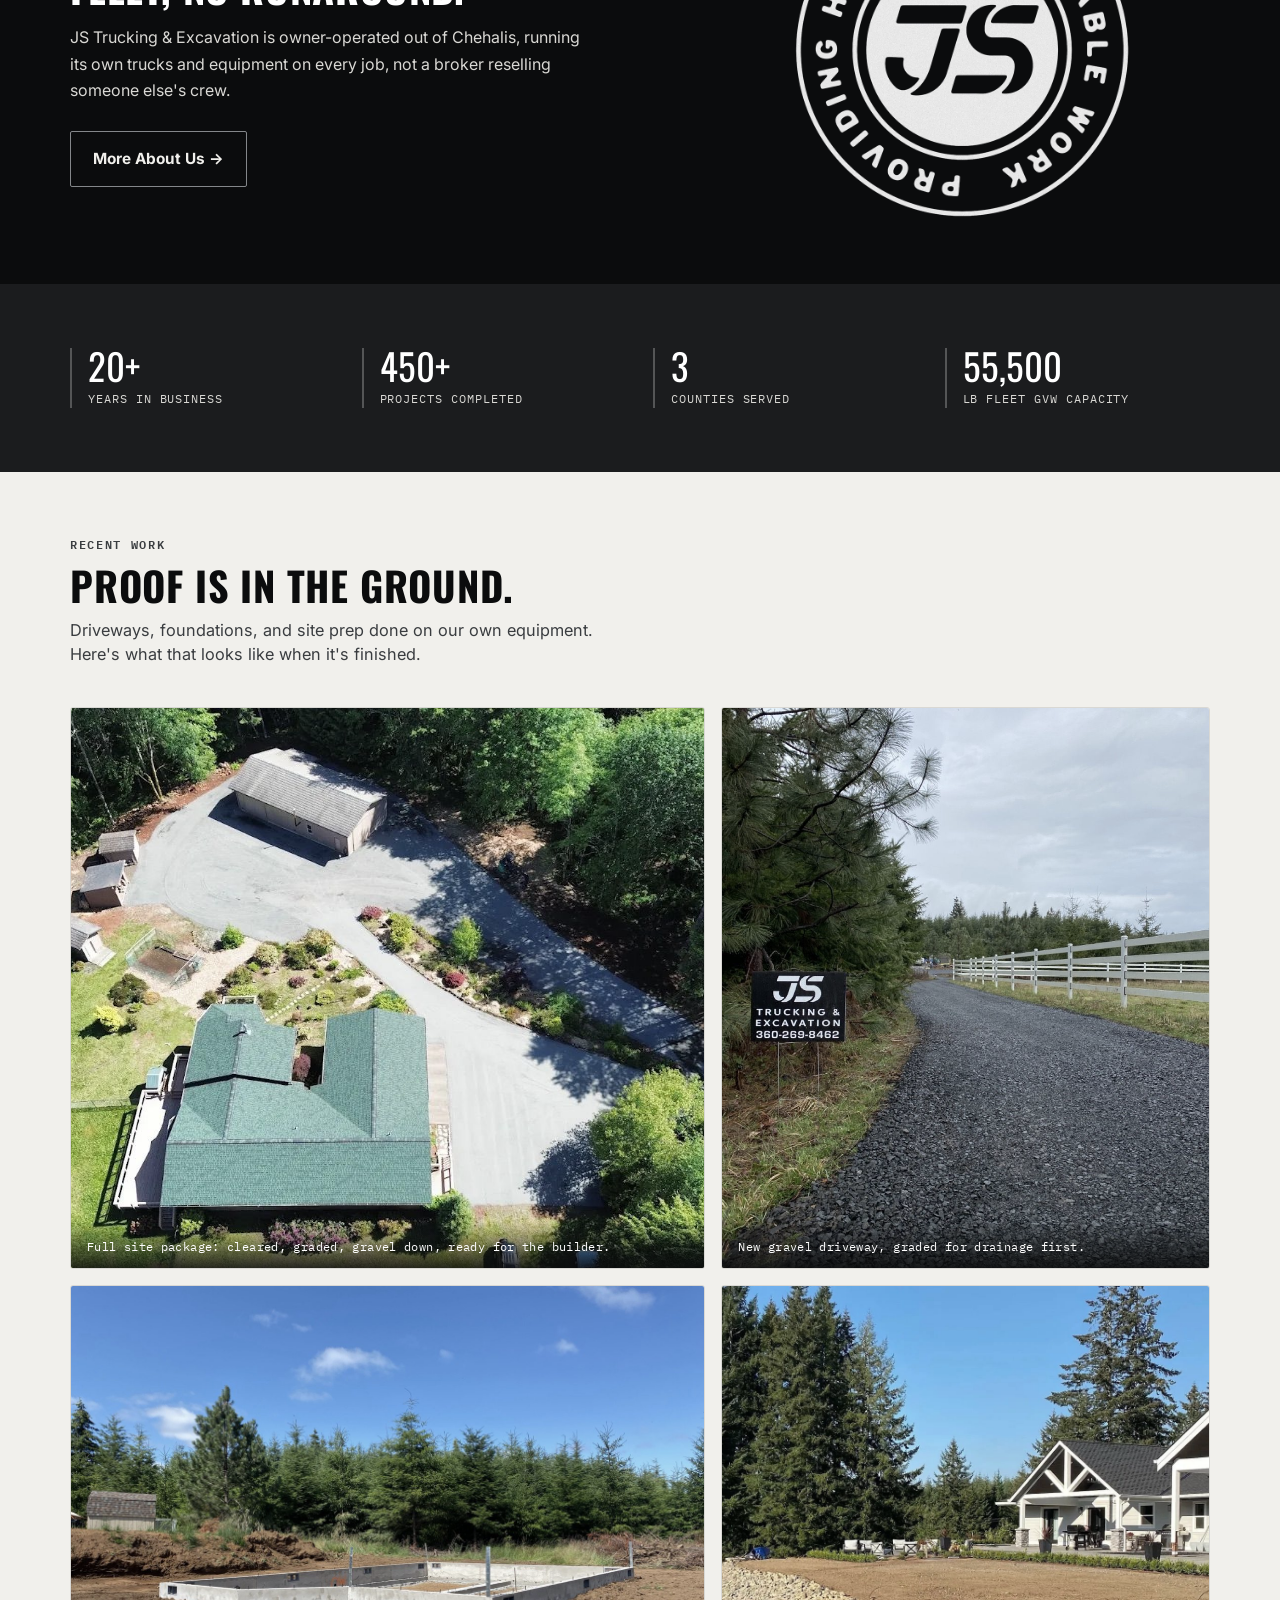
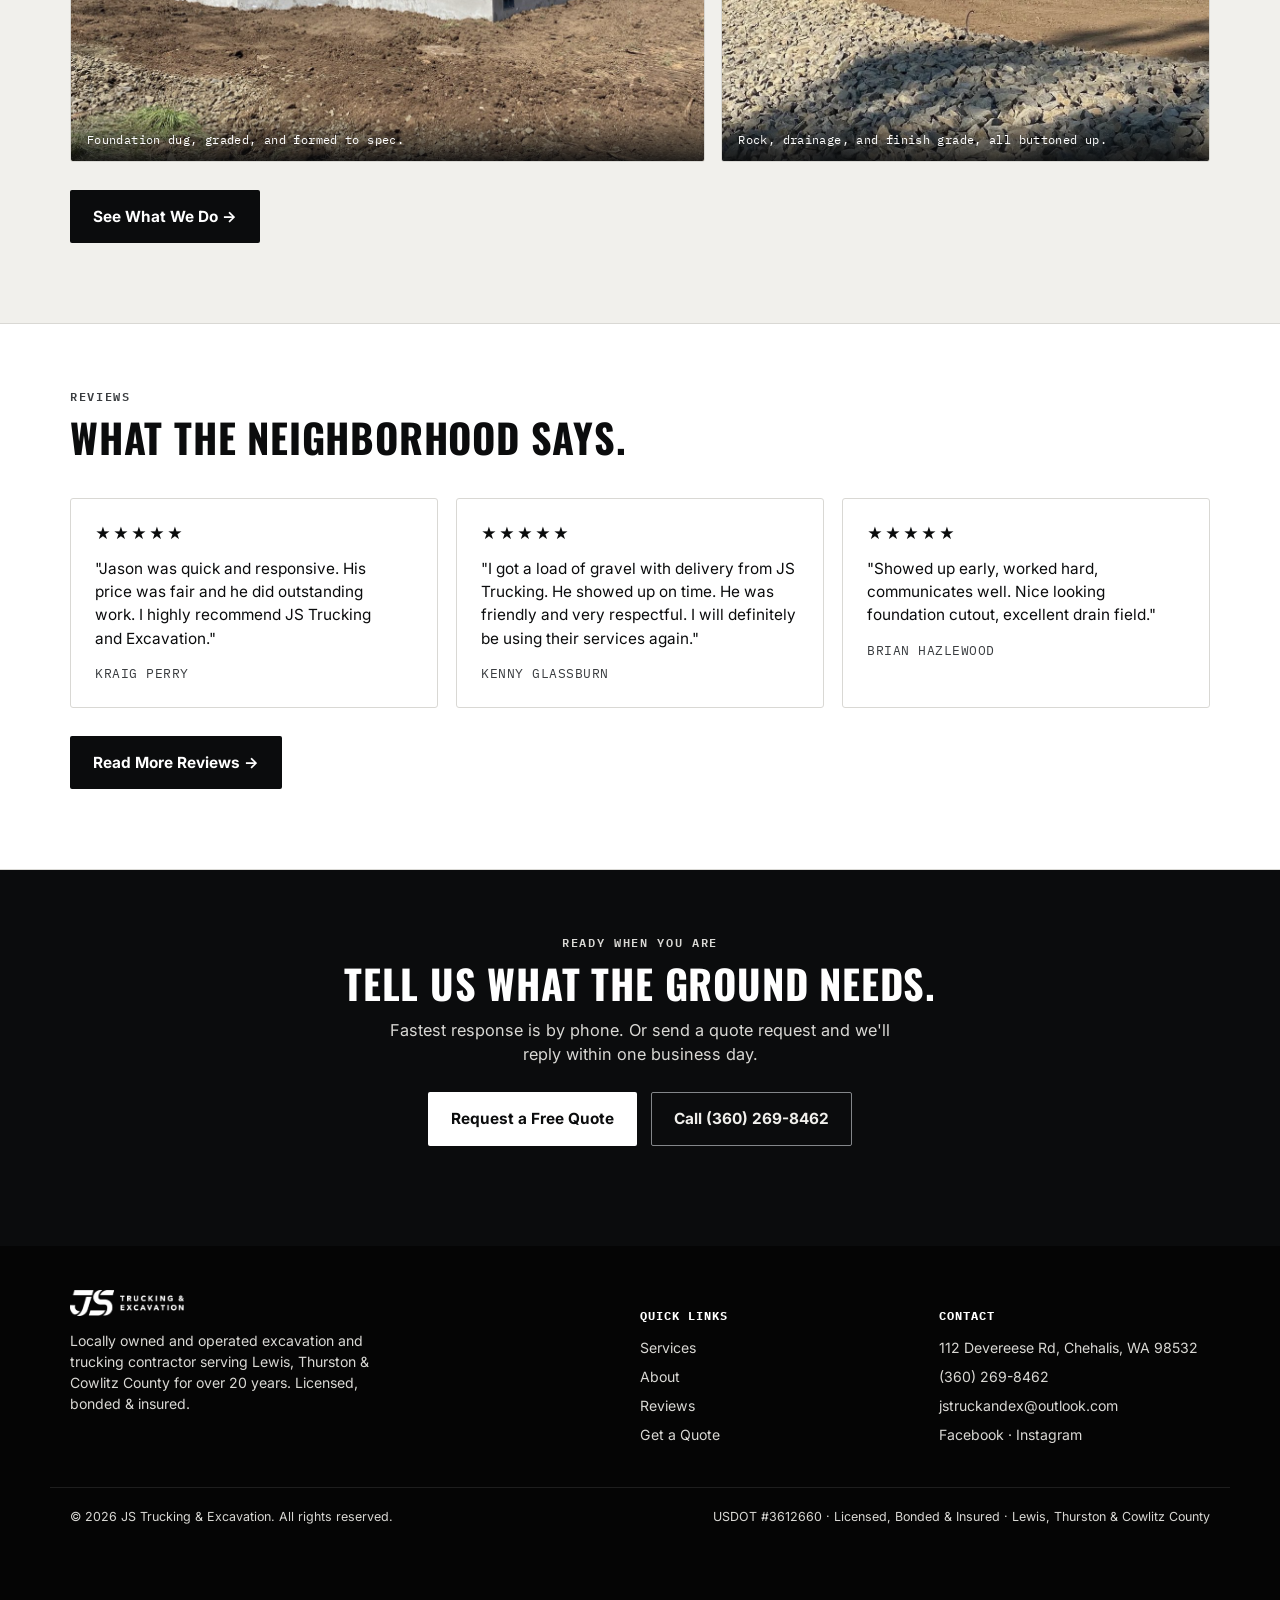
==== commit 2402236d: "Reword "middlemen", swap contact banner, trim reviews to six - "no middlemen" becomes "no runaround"" ====
--- a/index.html
+++ b/index.html
@@ -141,7 +141,7 @@
     <div class="wrap about-grid">
       <div>
         <span class="section-eyebrow">Who's Running It</span>
-        <h2 class="section-title">A small crew, a real fleet, no middlemen.</h2>
+        <h2 class="section-title">A small crew, a real fleet, no runaround.</h2>
         <p>JS Trucking &amp; Excavation is owner-operated out of Chehalis, running its own trucks and equipment on every job, not a broker reselling someone else's crew.</p>
         <p class="section-foot-link"><a class="btn btn-outline" href="about.html">More About Us &rarr;</a></p>
       </div>
--- a/styles.css
+++ b/styles.css
@@ -124,7 +124,7 @@
   background-image:linear-gradient(rgba(255,255,255,0.09) 1px, transparent 1px), linear-gradient(90deg, rgba(255,255,255,0.09) 1px, transparent 1px);
   background-size:44px 44px;
 }
-.hero-inner{position:relative; z-index:1; padding:72px 0 56px; width:100%;}
+.hero-inner{position:relative; z-index:1; padding-top:72px; padding-bottom:56px; width:100%;}
 @media (max-width:800px){ .hero-truck{width:70%; opacity:0.07; right:-10%;} }
 .eyebrow{
   font-family:var(--mono); font-size:0.76rem; letter-spacing:0.16em;
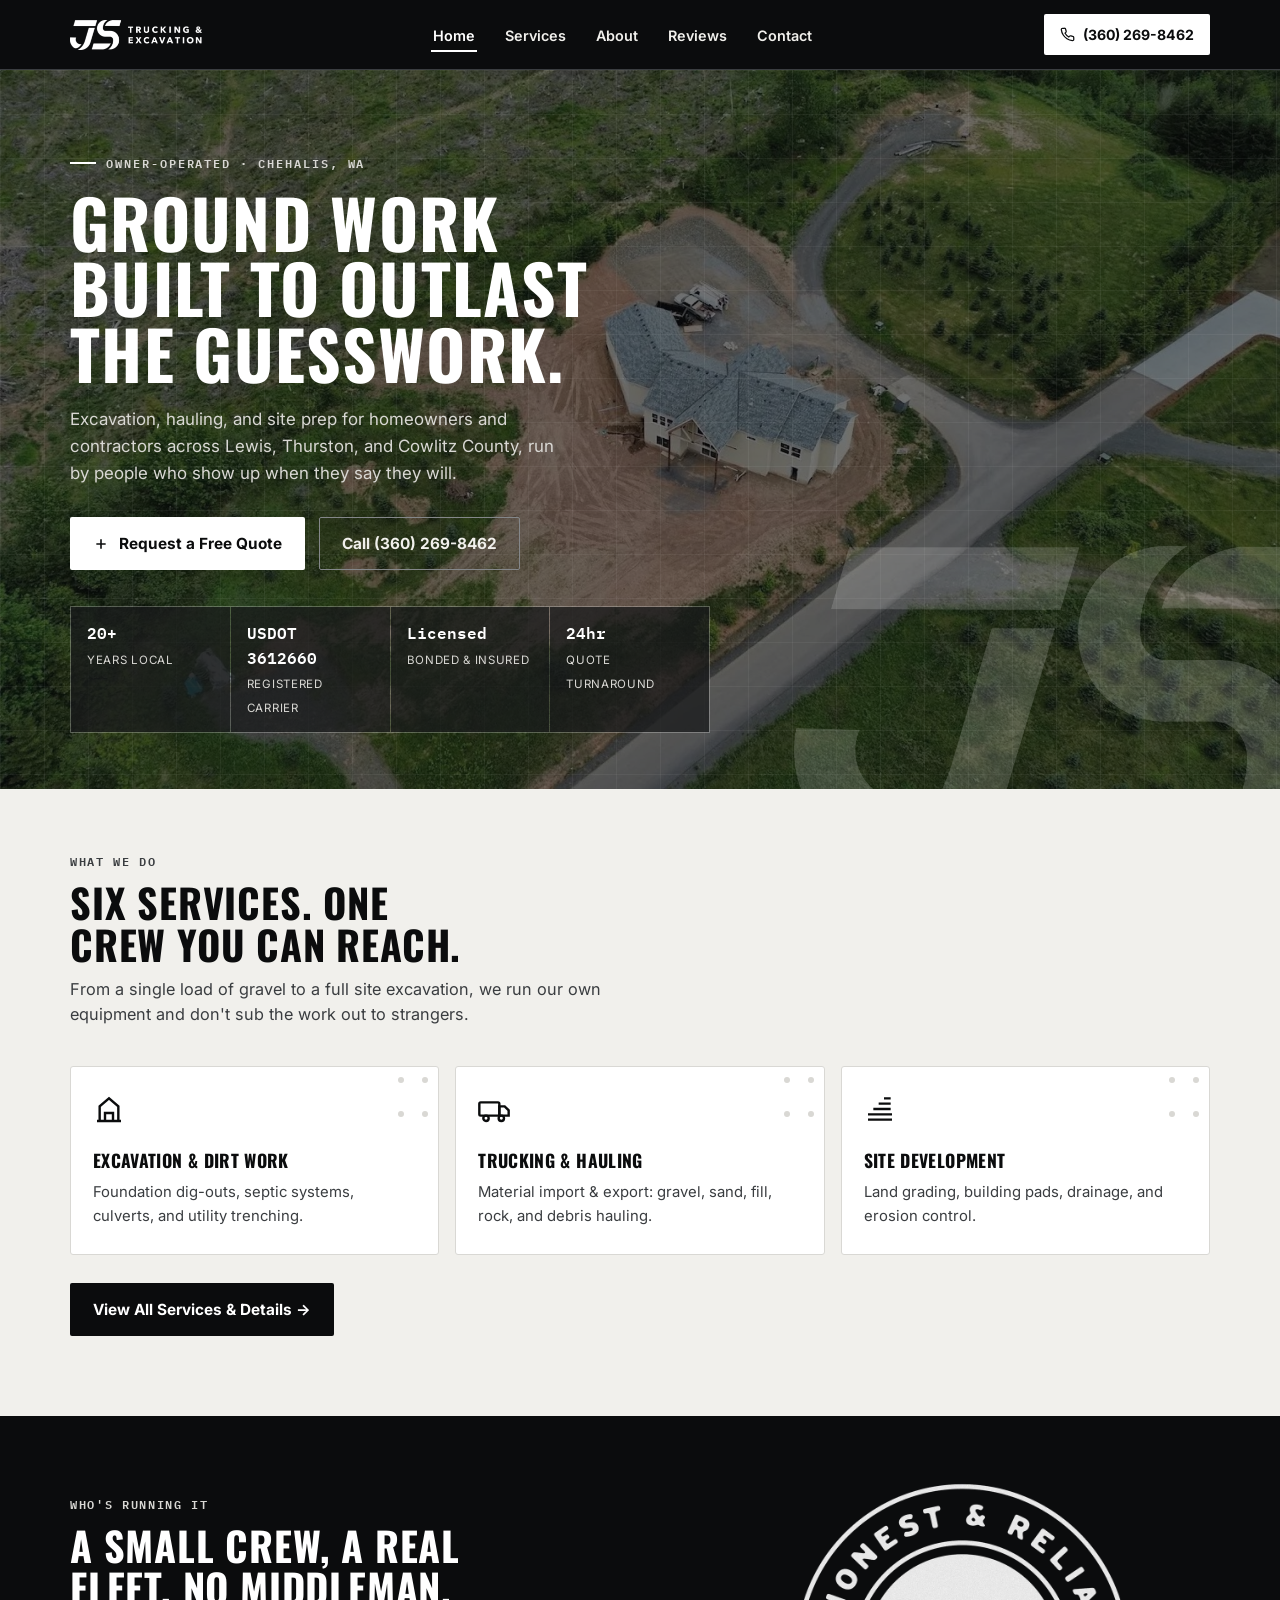
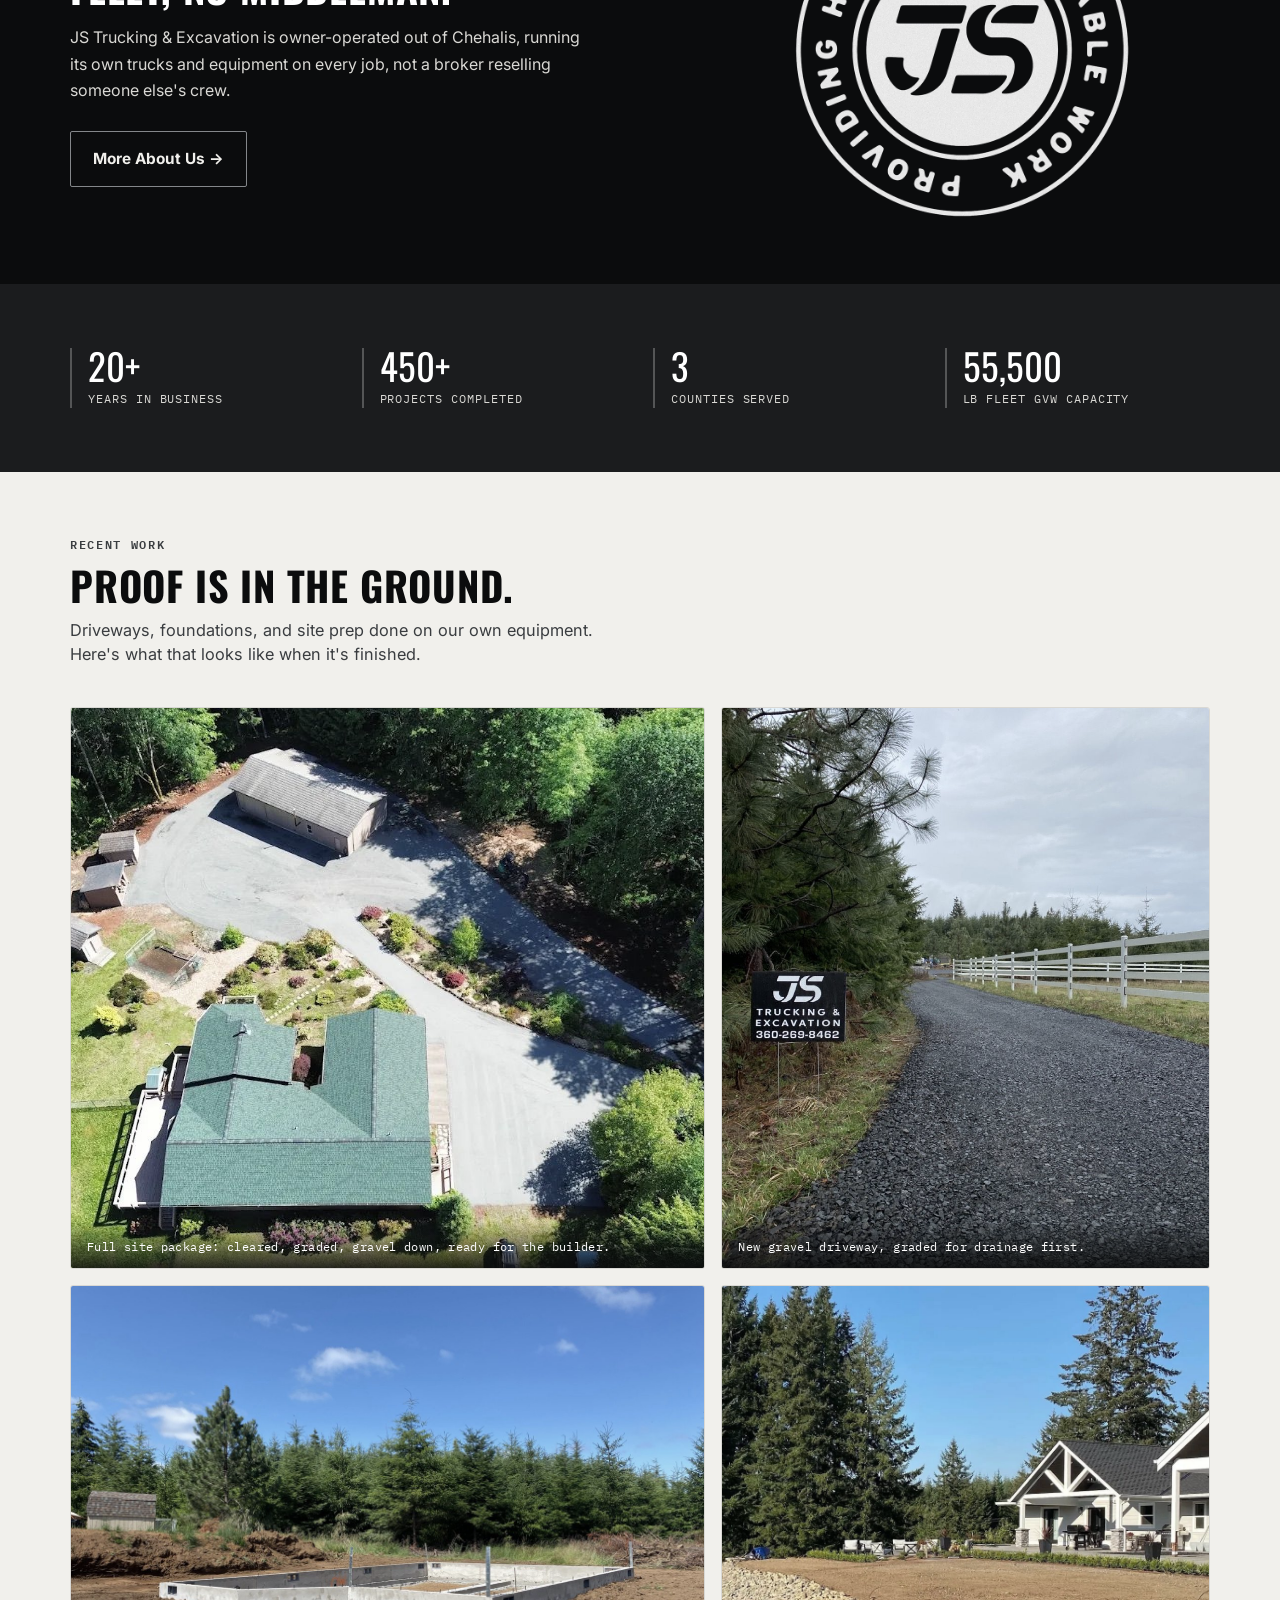
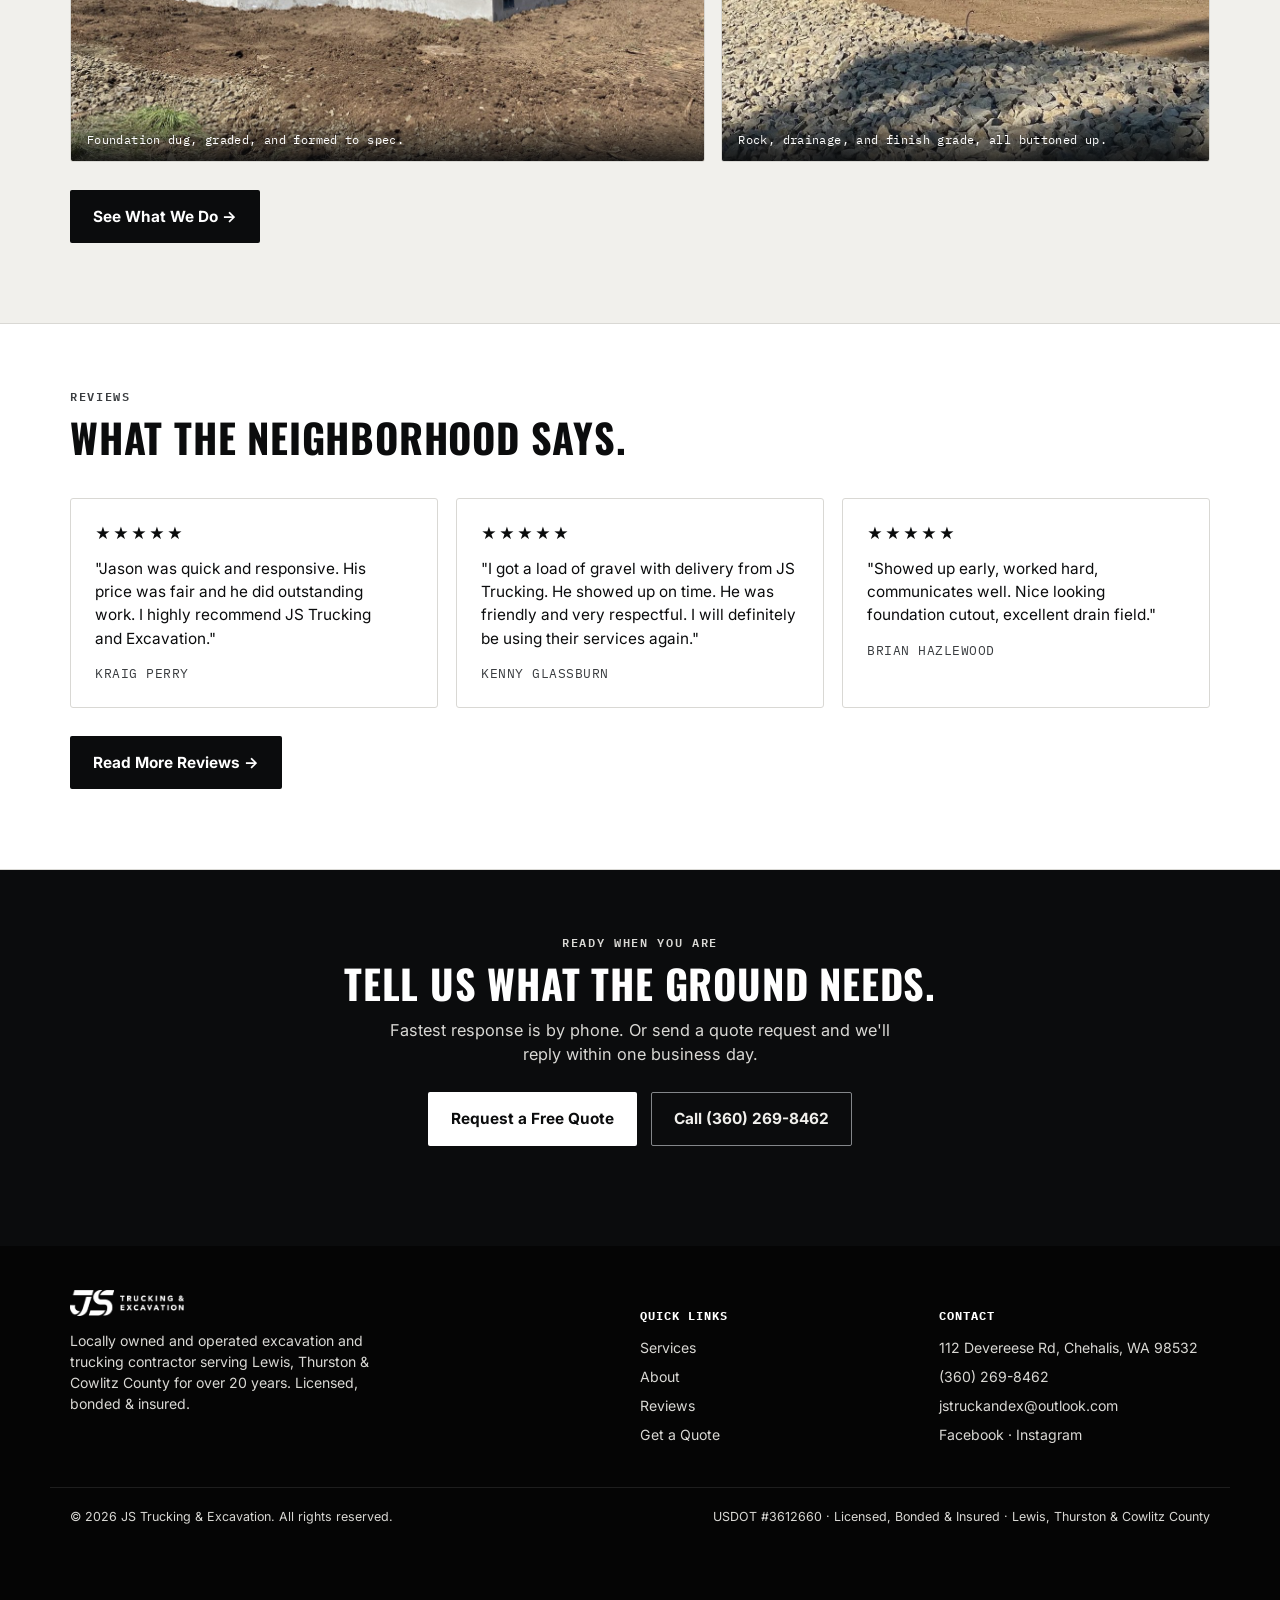
==== commit ae395ed0: "Use singular "no middleman" on home and about pages Co-Authored-By: Claude Opus 4.8 <noreply@anthrop" ====
--- a/index.html
+++ b/index.html
@@ -141,7 +141,7 @@
     <div class="wrap about-grid">
       <div>
         <span class="section-eyebrow">Who's Running It</span>
-        <h2 class="section-title">A small crew, a real fleet, no runaround.</h2>
+        <h2 class="section-title">A small crew, a real fleet, no middleman.</h2>
         <p>JS Trucking &amp; Excavation is owner-operated out of Chehalis, running its own trucks and equipment on every job, not a broker reselling someone else's crew.</p>
         <p class="section-foot-link"><a class="btn btn-outline" href="about.html">More About Us &rarr;</a></p>
       </div>
